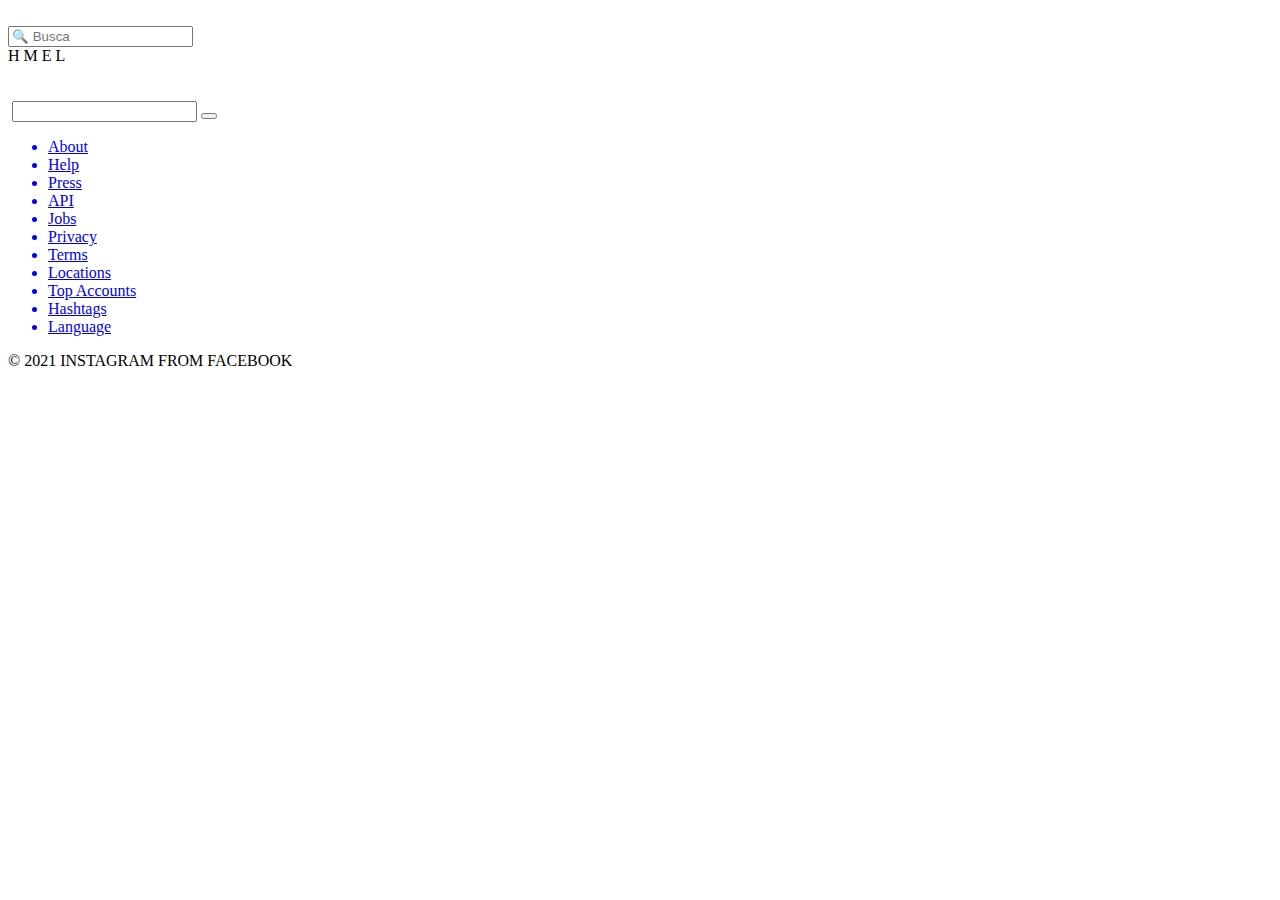
==== feed.html @ 7bc09694 "Add first draft of feed HTML" ====
<!DOCTYPE html>
<html lang="en">
<head>
  <meta charset="UTF-8">
  <meta http-equiv="X-UA-Compatible" content="IE=edge">
  <meta name="viewport" content="width=device-width, initial-scale=1.0">
  <title>Instagram</title>
  <link rel="stylesheet" href="">
  <link rel="icon" href="./favicon.svg">
  <script src="./functions.js" defer async></script>
</head>

<body>

  <header id="header" class="header">
    <article class="header__logo">
      <img src="" alt="" id="" class="logo__img">
    </article>
    <article class="header__search">
      <input type="text" placeholder="&#128269; Busca" id="search-input" class="search__input"/>
    </article>
    <nav class="header__menu">
      <span class="menu__icon menu__icon--active">H</span>
      <span class="menu__icon">M</span>
      <span class="menu__icon">E</span>
      <span class="menu__icon">L</span>
      <img src="" alt="" id="" class="menu__profile-pic">
    </nav>
  </header>

  <main>
    <section id="stories-container" class="main__stories">
      <div id="story-card" class="stories__card stories__card--own">
        <div id="stories-img-container" class="card__img-container">
          <img src="" alt="" id="stories-img" class="card__img">
        </div>
        <span id="story-username" class="card__username"></span>
      </div>
    </section>

    <section id="feed" class="feed">

      <!-- * EXAMPLE CARD * -->
      <article class="feed__post">
        <header class="post__header">
          <div class="header__profile-pic"></div>
          <div class="header__info">
            <div class="info__username"></div>
            <div class="info__location"></div>
          </div>
          <div class="header__options"></div>
        </header>
        <img src="" alt="" class="post__img">
        <section class="post__info">
          <div id="post-info-options" class="info__options"></div>
          <div id="post-info-likes" class="info__likes"></div>
        </section>
        <section id="post-comments-container" class="post__comments">
          <div class="comments__load-more"></div>
          <div class="comments__coment"></div>
          <div class="comments__coment"></div>
        </section>
        <section class="post__add-comment">
          <img src="" alt="" class="add-comment__emoji">
          <input type="text" class="add-comment__input">
          <button class="add-comment__submit"></button>
        </section>
      </article>

    </section>

  </main>

  <aside id="" class="aside-info">

    <section id="" class="aside-info__user">
      <div id="" class="user__profile-pic"></div>
      <div id="" class="user__info">
        <div id="" class="user__info--username"></div>
        <div id="" class="user__info--first-name"></div>
      </div>
      <a href="#" id="" class="user__change-user"></a>
    </section>

    <section id="" class="aside-info__suggestions">
      <header id=""  class="suggestions__header">
        <div id="" class="suggestions__header--tittle"></div>
        <div id="" class="suggestions__header--see-all"></div>
      </header>
      
      <!-- * SUGGESTION EXAMPLE * -->
      <div class="suggestion">
        <div class="suggestion__img"></div>
        <div class="suggestion__info">
          <div class="suggestion__info--name"></div>
          <div class="suggestion__info--relation"></div>
        </div>
        <div class="suggestion__follow"></div>
      </div>
    </section>

    <footer id="footer" class="footer">
      <nav>
        <ul>
          <a href="#"><li class="footer__nav--link">About</li></a>
          <a href="#"><li class="footer__nav--link">Help</li></a>
          <a href="#"><li class="footer__nav--link">Press</li></a>
          <a href="#"><li class="footer__nav--link">API</li></a>
          <a href="#"><li class="footer__nav--link">Jobs</li></a>
          <a href="#"><li class="footer__nav--link">Privacy</li></a>
          <a href="#"><li class="footer__nav--link">Terms</li></a>
          <a href="#"><li class="footer__nav--link">Locations</li></a>
          <a href="#"><li class="footer__nav--link">Top Accounts</li></a>
          <a href="#"><li class="footer__nav--link">Hashtags</li></a>
          <a href="#"><li class="footer__nav--link">Language</li></a>
        </ul>
      </nav>
      <p id="footer-copyright" class="footer__copyright">© 2021 INSTAGRAM FROM FACEBOOK</p>
    </footer>

  </aside>
</body>
</html>
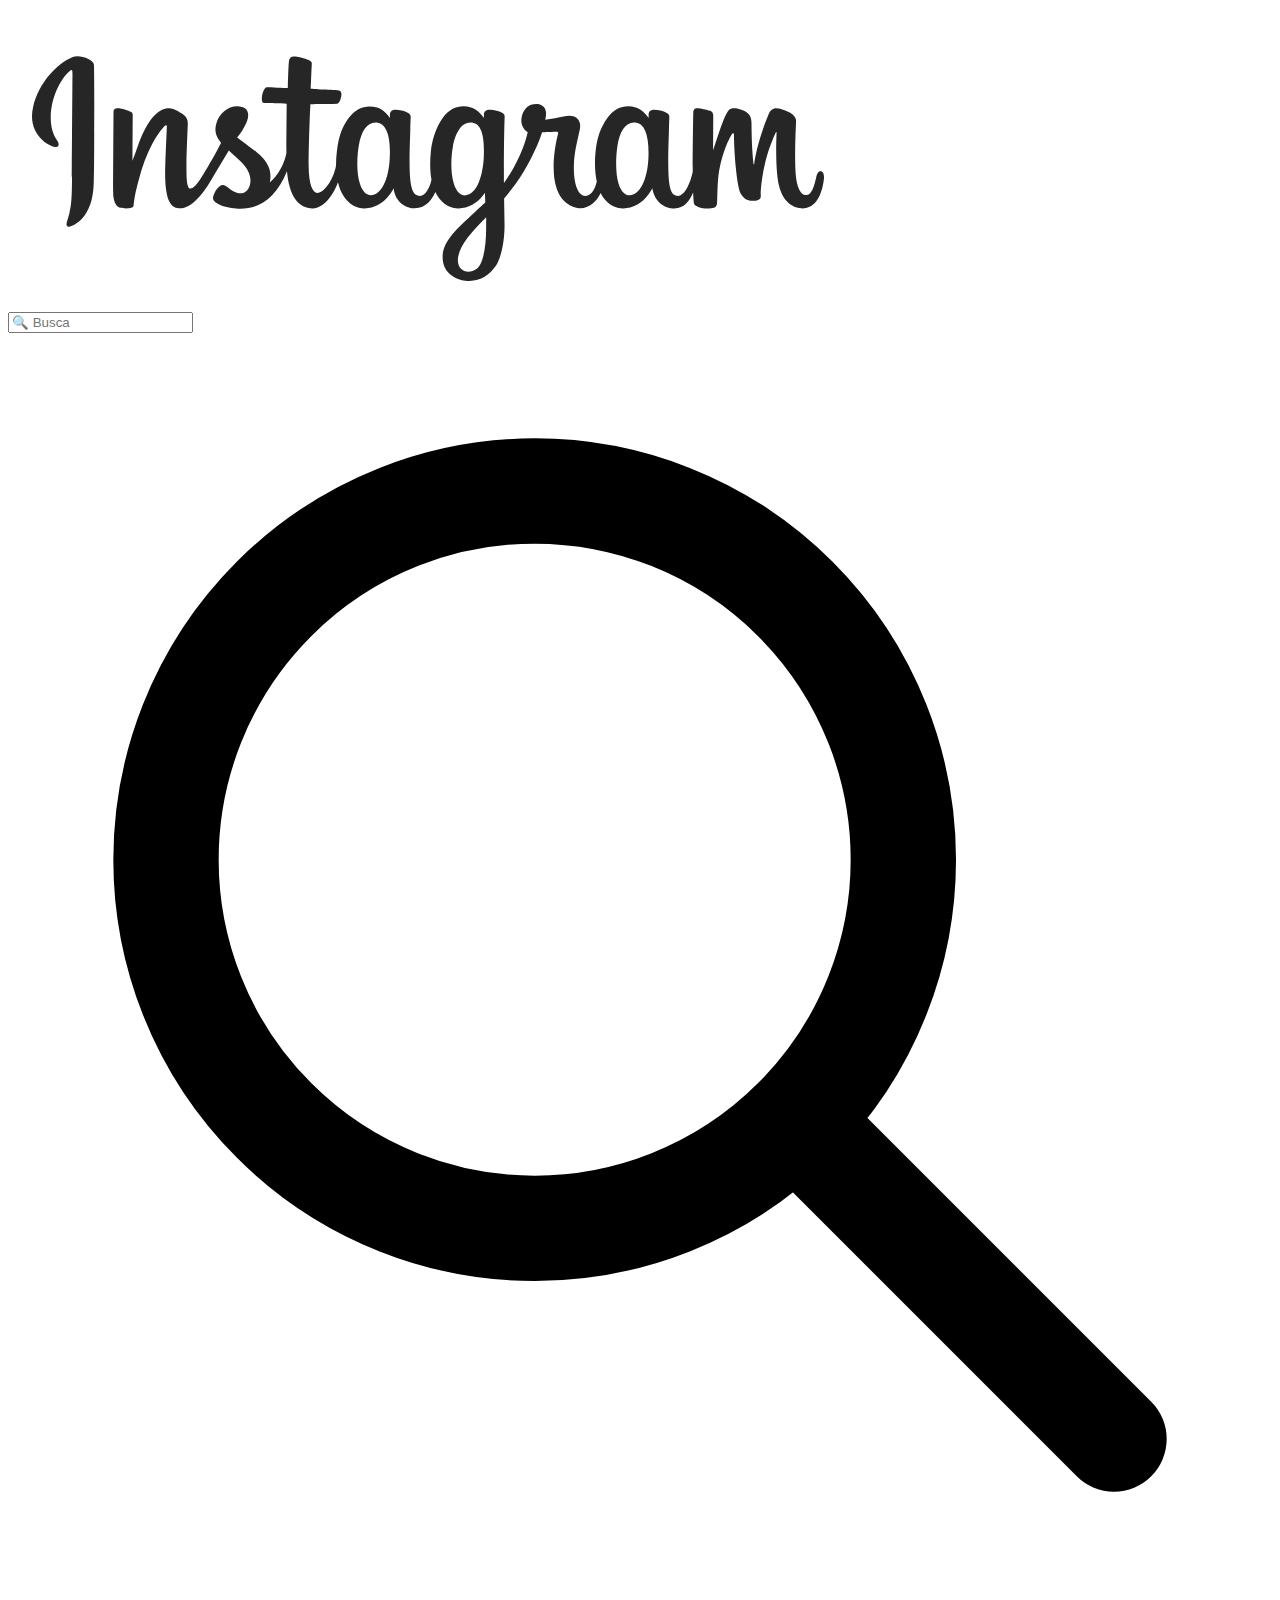
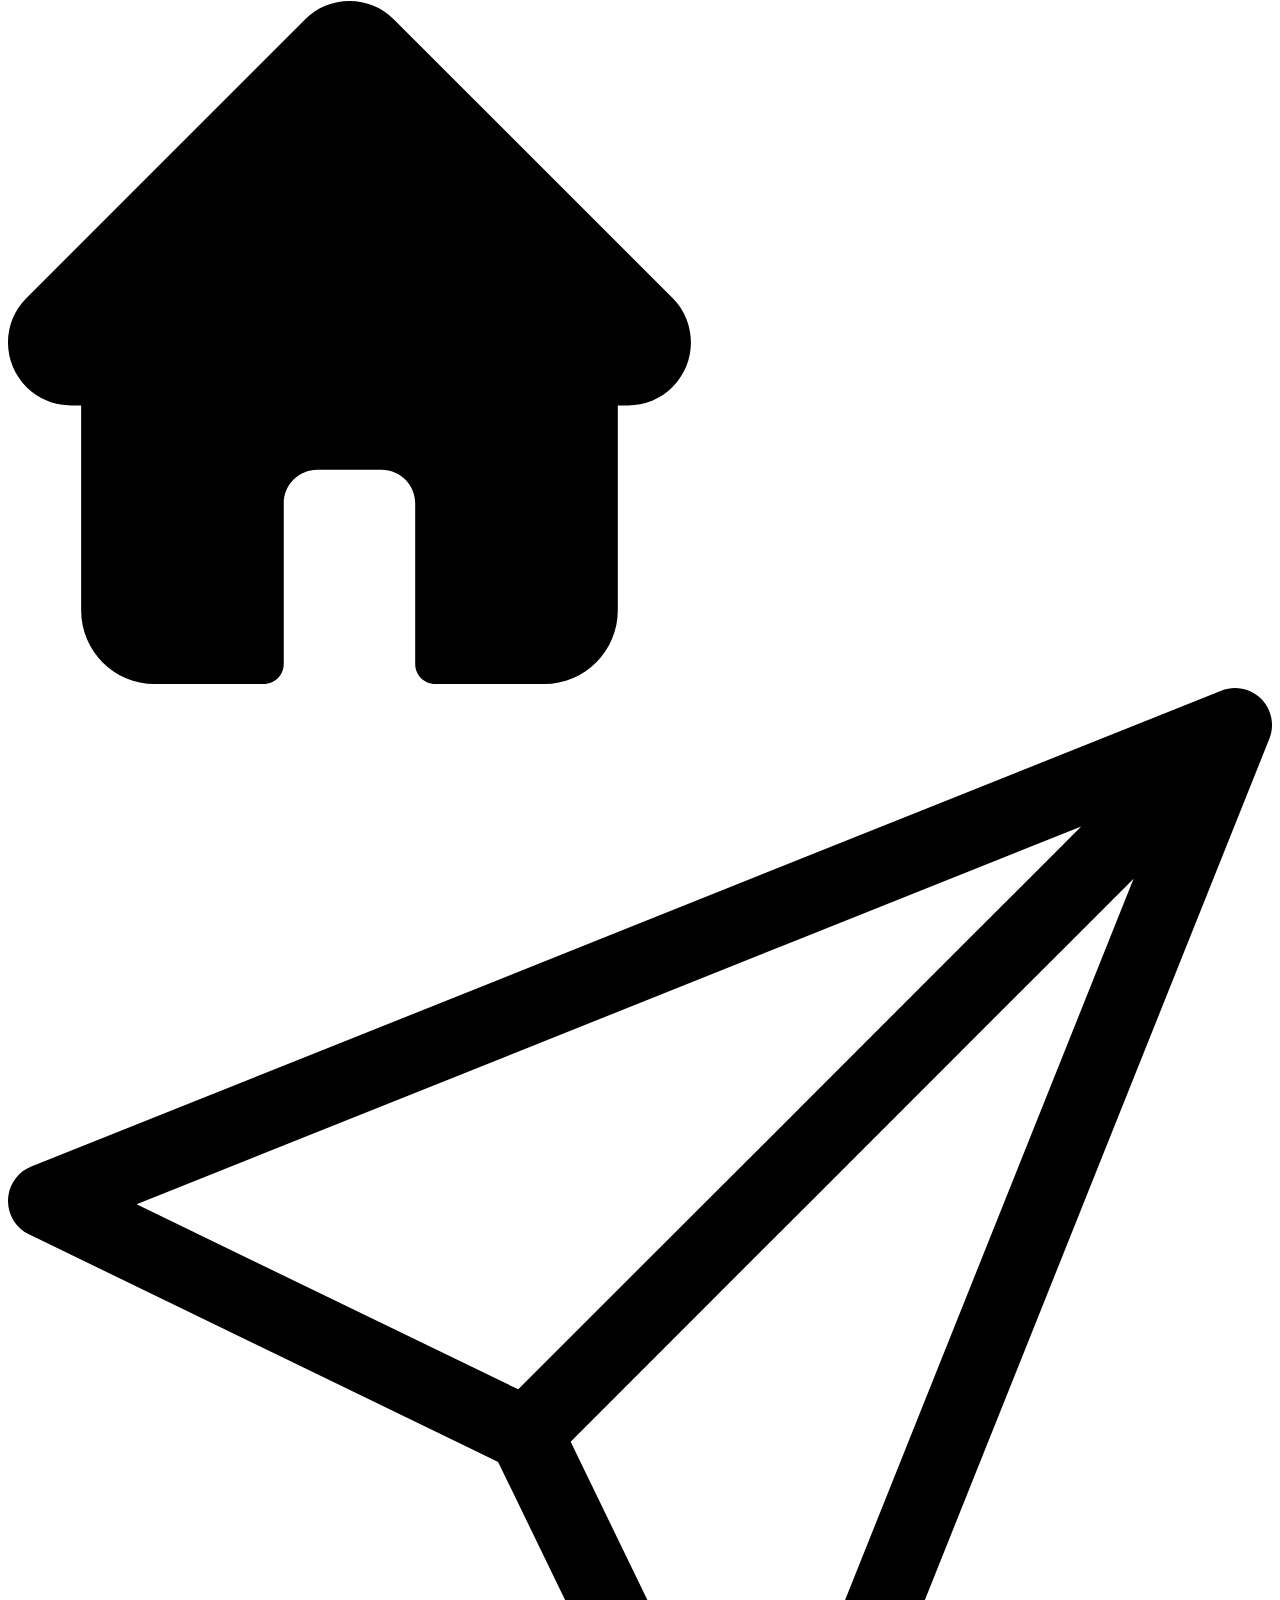
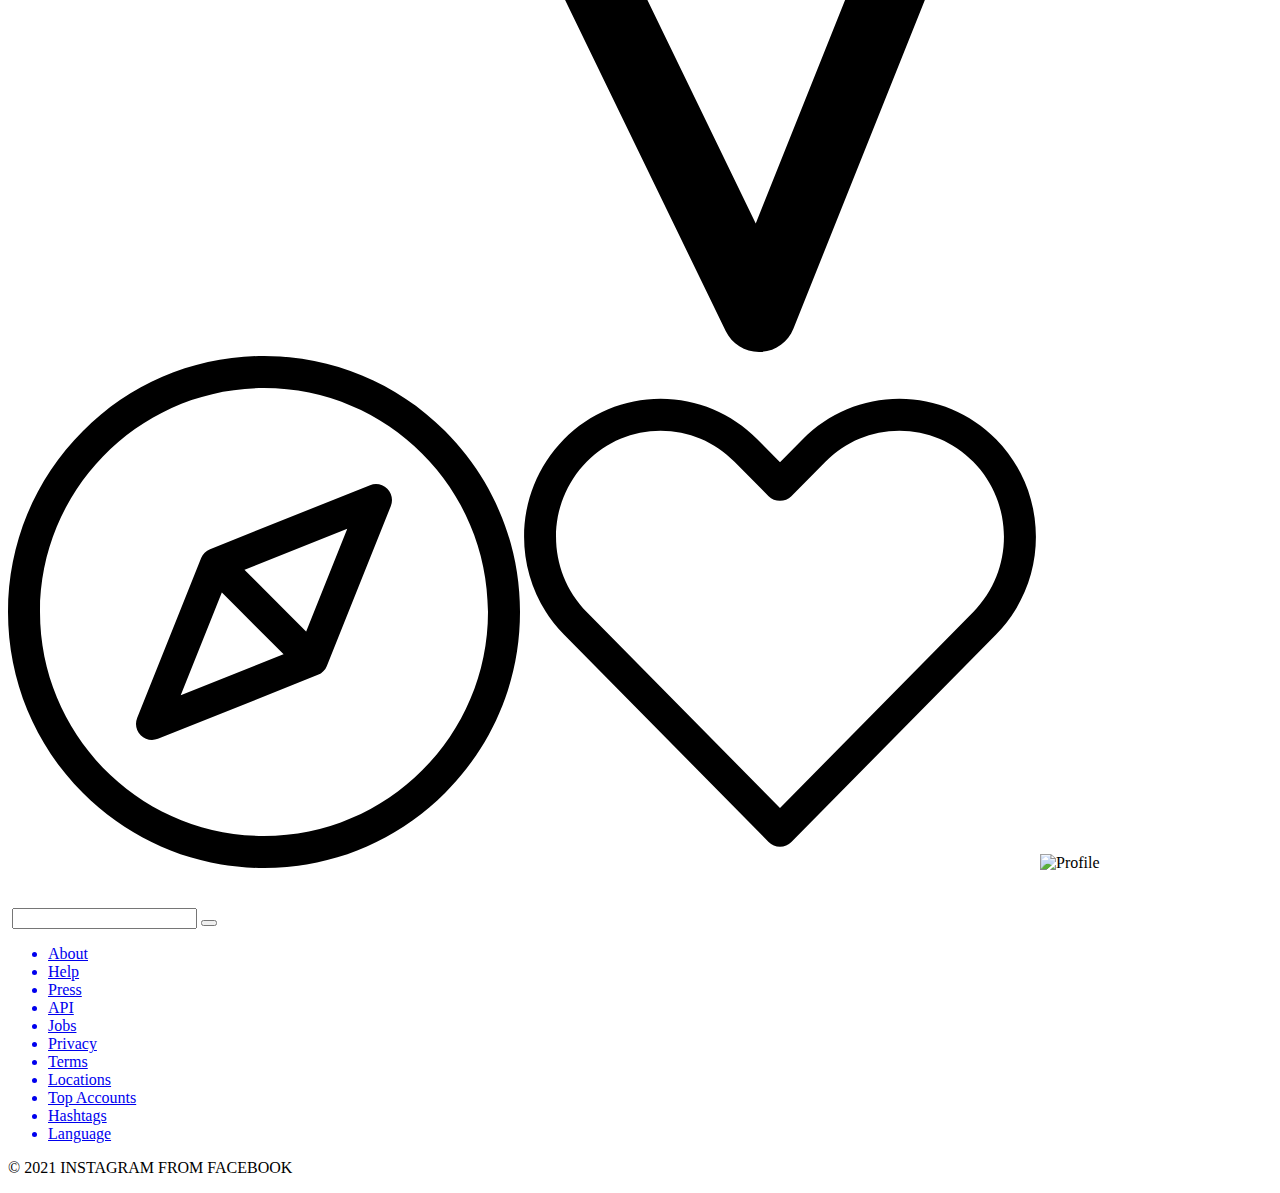
==== commit 717e273a: "Add index HTML & Add imgs and icons" ====
--- a/feed.html
+++ b/feed.html
@@ -7,24 +7,27 @@
   <title>Instagram</title>
   <link rel="stylesheet" href="">
   <link rel="icon" href="./favicon.svg">
-  <script src="./functions.js" defer async></script>
+  <script src="./assets/js/test-functions.js" defer async></script>
 </head>
 
 <body>
 
   <header id="header" class="header">
     <article class="header__logo">
-      <img src="" alt="" id="" class="logo__img">
+      <a href="/feed.html"><img src="./assets/img/svg-logos/logo-black-instagram.svg" alt="Instagram logo" id="header-logo" class="logo__img"></a>
     </article>
     <article class="header__search">
-      <input type="text" placeholder="&#128269; Busca" id="search-input" class="search__input"/>
+      <div class="search__container">
+        <input type="text" placeholder="&#128269; Busca" id="search-input" class="search__input"/>
+        <img src="./assets/img/svg-icons/outline/search.svg" alt="">
+      </div>
     </article>
     <nav class="header__menu">
-      <span class="menu__icon menu__icon--active">H</span>
-      <span class="menu__icon">M</span>
-      <span class="menu__icon">E</span>
-      <span class="menu__icon">L</span>
-      <img src="" alt="" id="" class="menu__profile-pic">
+      <img src="./assets/img/svg-icons/solid/home.svg" alt="Home" id="home-icon" class="menu__icon menu__icon--active"></img>
+      <img src="./assets/img/svg-icons/outline/paper-airplane.svg" alt="Messages" class="menu__icon"></img>
+      <img src="./assets/img/svg-icons/outline/compass.svg" alt="Explore" id="explore-icon" class="menu__icon"></img>
+      <img src="./assets/img/svg-icons/outline/heart.svg" alt="Notifications" class="menu__icon"></img>
+      <img src="#" alt="Profile" id="menu-profile-pic" class="menu__profile-pic">
     </nav>
   </header>
 
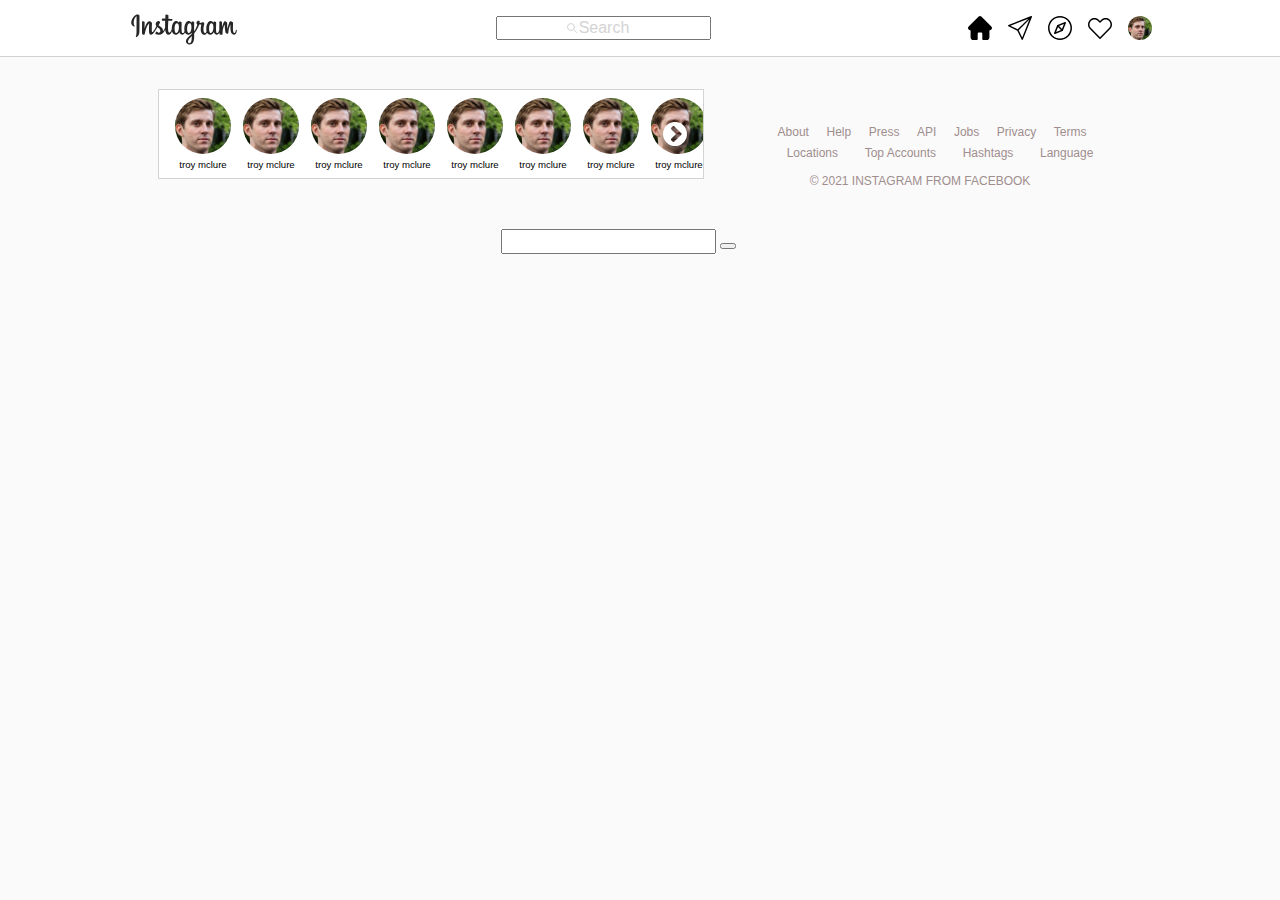
==== commit f1bb1fa9: "Add styles to index, first final draft & Add first styles to feed page" ====
--- a/feed.html
+++ b/feed.html
@@ -5,122 +5,199 @@
   <meta http-equiv="X-UA-Compatible" content="IE=edge">
   <meta name="viewport" content="width=device-width, initial-scale=1.0">
   <title>Instagram</title>
-  <link rel="stylesheet" href="">
+  <link rel="stylesheet" href="./assets/css/main.css">
   <link rel="icon" href="./favicon.svg">
-  <script src="./assets/js/test-functions.js" defer async></script>
+  <script src="./assets/js/feed.js" defer async></script>
 </head>
 
 <body>
-
-  <header id="header" class="header">
-    <article class="header__logo">
-      <a href="/feed.html"><img src="./assets/img/svg-logos/logo-black-instagram.svg" alt="Instagram logo" id="header-logo" class="logo__img"></a>
-    </article>
-    <article class="header__search">
-      <div class="search__container">
-        <input type="text" placeholder="&#128269; Busca" id="search-input" class="search__input"/>
-        <img src="./assets/img/svg-icons/outline/search.svg" alt="">
-      </div>
-    </article>
-    <nav class="header__menu">
-      <img src="./assets/img/svg-icons/solid/home.svg" alt="Home" id="home-icon" class="menu__icon menu__icon--active"></img>
-      <img src="./assets/img/svg-icons/outline/paper-airplane.svg" alt="Messages" class="menu__icon"></img>
-      <img src="./assets/img/svg-icons/outline/compass.svg" alt="Explore" id="explore-icon" class="menu__icon"></img>
-      <img src="./assets/img/svg-icons/outline/heart.svg" alt="Notifications" class="menu__icon"></img>
-      <img src="#" alt="Profile" id="menu-profile-pic" class="menu__profile-pic">
-    </nav>
-  </header>
-
-  <main>
-    <section id="stories-container" class="main__stories">
-      <div id="story-card" class="stories__card stories__card--own">
-        <div id="stories-img-container" class="card__img-container">
-          <img src="" alt="" id="stories-img" class="card__img">
+  <div class="feed__page-container">
+    <header id="header" class="feed__header">
+      <a href="/feed.html"><img src="./assets/img/svg-logos/logo-black-instagram.svg" alt="Instagram logo" id="header-logo" class="feed-header__logo"></a>
+      <article class="header__search">
+        <div class="search__container">
+          <input type="text" placeholder="Search" id="search-input" class="search__input"/>
+          <img src="./assets/img/svg-icons/solid-color/search-grey.svg" alt="" class="search-icon">
         </div>
-        <span id="story-username" class="card__username"></span>
-      </div>
-    </section>
-
-    <section id="feed" class="feed">
-
-      <!-- * EXAMPLE CARD * -->
-      <article class="feed__post">
-        <header class="post__header">
-          <div class="header__profile-pic"></div>
-          <div class="header__info">
-            <div class="info__username"></div>
-            <div class="info__location"></div>
+      </article>
+      <nav class="header__menu">
+        <img src="./assets/img/svg-icons/solid/home.svg" alt="Home" id="home-icon" class="menu__icon menu__icon--active"></img>
+        <img src="./assets/img/svg-icons/outline/paper-airplane.svg" alt="Messages" class="menu__icon"></img>
+        <img src="./assets/img/svg-icons/outline/compass.svg" alt="Explore" id="explore-icon" class="menu__icon"></img>
+        <img src="./assets/img/svg-icons/outline/heart.svg" alt="Notifications" class="menu__icon"></img>
+        <img src="./assets/img/feed/user-profile-pic.jpg" alt="Profile" id="menu-profile-pic" class="menu__profile-pic">
+      </nav>
+    </header>
+
+    <div class="main-feed-page-container">
+      <main class="feed-main-container">
+        <section id="stories-container" class="main__stories">
+          <img src="./assets/img/svg-icons/solid-color/chevron-sign-left.svg" alt="Scroll left" id="stories-left-arrow" class="stories__arrow stories__arrow--left hidden">
+          <img src="./assets/img/svg-icons/solid-color/chevron-sign-right.svg" alt="Scroll right" id="stories-right-arrow" class="stories__arrow stories__arrow--right">
+
+          <!-- * EXAMPLE STORIES * -->
+          <div id="story-card" class="stories__card stories__card--own">
+            <div id="stories-img-container" class="card__img-container">
+              <img src="./assets/img/feed/user-profile-pic.jpg" alt="" id="stories-img" class="card__img">
+            </div>
+            <span id="story-username" class="card__username">Troy McLure</span>
           </div>
-          <div class="header__options"></div>
-        </header>
-        <img src="" alt="" class="post__img">
-        <section class="post__info">
-          <div id="post-info-options" class="info__options"></div>
-          <div id="post-info-likes" class="info__likes"></div>
-        </section>
-        <section id="post-comments-container" class="post__comments">
-          <div class="comments__load-more"></div>
-          <div class="comments__coment"></div>
-          <div class="comments__coment"></div>
-        </section>
-        <section class="post__add-comment">
-          <img src="" alt="" class="add-comment__emoji">
-          <input type="text" class="add-comment__input">
-          <button class="add-comment__submit"></button>
-        </section>
-      </article>
-
-    </section>
-
-  </main>
-
-  <aside id="" class="aside-info">
-
-    <section id="" class="aside-info__user">
-      <div id="" class="user__profile-pic"></div>
-      <div id="" class="user__info">
-        <div id="" class="user__info--username"></div>
-        <div id="" class="user__info--first-name"></div>
-      </div>
-      <a href="#" id="" class="user__change-user"></a>
-    </section>
-
-    <section id="" class="aside-info__suggestions">
-      <header id=""  class="suggestions__header">
-        <div id="" class="suggestions__header--tittle"></div>
-        <div id="" class="suggestions__header--see-all"></div>
-      </header>
-      
-      <!-- * SUGGESTION EXAMPLE * -->
-      <div class="suggestion">
-        <div class="suggestion__img"></div>
-        <div class="suggestion__info">
-          <div class="suggestion__info--name"></div>
-          <div class="suggestion__info--relation"></div>
-        </div>
-        <div class="suggestion__follow"></div>
-      </div>
-    </section>
-
-    <footer id="footer" class="footer">
-      <nav>
-        <ul>
-          <a href="#"><li class="footer__nav--link">About</li></a>
-          <a href="#"><li class="footer__nav--link">Help</li></a>
-          <a href="#"><li class="footer__nav--link">Press</li></a>
-          <a href="#"><li class="footer__nav--link">API</li></a>
-          <a href="#"><li class="footer__nav--link">Jobs</li></a>
-          <a href="#"><li class="footer__nav--link">Privacy</li></a>
-          <a href="#"><li class="footer__nav--link">Terms</li></a>
-          <a href="#"><li class="footer__nav--link">Locations</li></a>
-          <a href="#"><li class="footer__nav--link">Top Accounts</li></a>
-          <a href="#"><li class="footer__nav--link">Hashtags</li></a>
-          <a href="#"><li class="footer__nav--link">Language</li></a>
-        </ul>
-      </nav>
-      <p id="footer-copyright" class="footer__copyright">© 2021 INSTAGRAM FROM FACEBOOK</p>
-    </footer>
-
-  </aside>
+
+          <div id="story-card" class="stories__card">
+            <div id="stories-img-container" class="card__img-container">
+              <img src="./assets/img/feed/user-profile-pic.jpg" alt="" id="stories-img" class="card__img">
+            </div>
+            <span id="story-username" class="card__username">Troy McLure</span>
+          </div>        
+          <div id="story-card" class="stories__card">
+            <div id="stories-img-container" class="card__img-container">
+              <img src="./assets/img/feed/user-profile-pic.jpg" alt="" id="stories-img" class="card__img">
+            </div>
+            <span id="story-username" class="card__username">Troy McLure</span>
+          </div>        
+          <div id="story-card" class="stories__card">
+            <div id="stories-img-container" class="card__img-container">
+              <img src="./assets/img/feed/user-profile-pic.jpg" alt="" id="stories-img" class="card__img">
+            </div>
+            <span id="story-username" class="card__username">Troy McLure</span>
+          </div>        
+          <div id="story-card" class="stories__card">
+            <div id="stories-img-container" class="card__img-container">
+              <img src="./assets/img/feed/user-profile-pic.jpg" alt="" id="stories-img" class="card__img">
+            </div>
+            <span id="story-username" class="card__username">Troy McLure</span>
+          </div>        
+          <div id="story-card" class="stories__card">
+            <div id="stories-img-container" class="card__img-container">
+              <img src="./assets/img/feed/user-profile-pic.jpg" alt="" id="stories-img" class="card__img">
+            </div>
+            <span id="story-username" class="card__username">Troy McLure</span>
+          </div>        
+          <div id="story-card" class="stories__card">
+            <div id="stories-img-container" class="card__img-container">
+              <img src="./assets/img/feed/user-profile-pic.jpg" alt="" id="stories-img" class="card__img">
+            </div>
+            <span id="story-username" class="card__username">Troy McLure</span>
+          </div>        
+          <div id="story-card" class="stories__card">
+            <div id="stories-img-container" class="card__img-container">
+              <img src="./assets/img/feed/user-profile-pic.jpg" alt="" id="stories-img" class="card__img">
+            </div>
+            <span id="story-username" class="card__username">Troy McLure</span>
+          </div>        
+          <div id="story-card" class="stories__card">
+            <div id="stories-img-container" class="card__img-container">
+              <img src="./assets/img/feed/user-profile-pic.jpg" alt="" id="stories-img" class="card__img">
+            </div>
+            <span id="story-username" class="card__username">Troy McLure</span>
+          </div>        
+          <div id="story-card" class="stories__card">
+            <div id="stories-img-container" class="card__img-container">
+              <img src="./assets/img/feed/user-profile-pic.jpg" alt="" id="stories-img" class="card__img">
+            </div>
+            <span id="story-username" class="card__username">Troy McLure</span>
+          </div>        
+          <div id="story-card" class="stories__card">
+            <div id="stories-img-container" class="card__img-container">
+              <img src="./assets/img/feed/user-profile-pic.jpg" alt="" id="stories-img" class="card__img">
+            </div>
+            <span id="story-username" class="card__username">Troy McLure</span>
+          </div>        
+          <div id="story-card" class="stories__card">
+            <div id="stories-img-container" class="card__img-container">
+              <img src="./assets/img/feed/user-profile-pic.jpg" alt="" id="stories-img" class="card__img">
+            </div>
+            <span id="story-username" class="card__username">Troy McLure</span>
+          </div>        
+          <div id="story-card" class="stories__card">
+            <div id="stories-img-container" class="card__img-container">
+              <img src="./assets/img/feed/user-profile-pic.jpg" alt="" id="stories-img" class="card__img">
+            </div>
+            <span id="story-username" class="card__username">Troy McLure</span>
+          </div>        
+        </section>
+
+        <section id="feed" class="feed">
+
+          <!-- * EXAMPLE CARD * -->
+          <article class="feed__post">
+            <header class="post__header">
+              <div class="header__profile-pic"></div>
+              <div class="header__info">
+                <div class="info__username"></div>
+                <div class="info__location"></div>
+              </div>
+              <div class="header__options"></div>
+            </header>
+            <img src="" alt="" class="post__img">
+            <section class="post__info">
+              <div id="post-info-options" class="info__options"></div>
+              <div id="post-info-likes" class="info__likes"></div>
+            </section>
+            <section id="post-comments-container" class="post__comments">
+              <div class="comments__load-more"></div>
+              <div class="comments__coment"></div>
+              <div class="comments__coment"></div>
+            </section>
+            <section class="post__add-comment">
+              <img src="" alt="" class="add-comment__emoji">
+              <input type="text" class="add-comment__input">
+              <button class="add-comment__submit"></button>
+            </section>
+          </article>
+
+        </section>
+
+      </main>
+
+      <aside id="" class="aside-info">
+
+        <section id="" class="aside-info__user">
+          <div id="" class="user__profile-pic"></div>
+          <div id="" class="user__info">
+            <div id="" class="user__info--username"></div>
+            <div id="" class="user__info--first-name"></div>
+          </div>
+          <a href="#" id="" class="user__change-user"></a>
+        </section>
+
+        <section id="" class="aside-info__suggestions">
+          <header id=""  class="suggestions__header">
+            <div id="" class="suggestions__header--tittle"></div>
+            <div id="" class="suggestions__header--see-all"></div>
+          </header>
+          
+          <!-- * SUGGESTION EXAMPLE * -->
+          <div class="suggestion">
+            <div class="suggestion__img"></div>
+            <div class="suggestion__info">
+              <div class="suggestion__info--name"></div>
+              <div class="suggestion__info--relation"></div>
+            </div>
+            <div class="suggestion__follow"></div>
+          </div>
+        </section>
+
+        <footer id="footer" class="footer">
+            <ul class="links__container">
+              <a href="#" class="links__link"><li>About</li></a>
+              <a href="#" class="links__link"><li>Help</li></a>
+              <a href="#" class="links__link"><li>Press</li></a>
+              <a href="#" class="links__link"><li>API</li></a>
+              <a href="#" class="links__link"><li>Jobs</li></a>
+              <a href="#" class="links__link"><li>Privacy</li></a>
+              <a href="#" class="links__link"><li>Terms</li></a>
+              <a href="#" class="links__link"><li>Locations</li></a>
+              <a href="#" class="links__link"><li>Top Accounts</li></a>
+              <a href="#" class="links__link"><li>Hashtags</li></a>
+              <a href="#" class="links__link"><li>Language</li></a>
+            </ul>
+          </nav>
+          <p id="footer-copyright" class="footer__info">© 2021 INSTAGRAM FROM FACEBOOK</p>
+        </footer>
+
+      </aside>
+    </div>
+  </div>
 </body>
 </html>--- a/assets/css/main.css
+++ b/assets/css/main.css
@@ -0,0 +1,713 @@
+/*! normalize.css v8.0.1 | MIT License | github.com/necolas/normalize.css */
+/* Document
+   ========================================================================== */
+/**
+ * 1. Correct the line height in all browsers.
+ * 2. Prevent adjustments of font size after orientation changes in iOS.
+ */
+html {
+  line-height: 1.15;
+  /* 1 */
+  -webkit-text-size-adjust: 100%;
+  /* 2 */
+}
+
+/* Sections
+   ========================================================================== */
+/**
+ * Remove the margin in all browsers.
+ */
+body {
+  margin: 0;
+}
+
+/**
+ * Render the `main` element consistently in IE.
+ */
+main {
+  display: block;
+}
+
+/**
+ * Correct the font size and margin on `h1` elements within `section` and
+ * `article` contexts in Chrome, Firefox, and Safari.
+ */
+h1 {
+  font-size: 2em;
+  margin: 0.67em 0;
+}
+
+/* Grouping content
+   ========================================================================== */
+/**
+ * 1. Add the correct box sizing in Firefox.
+ * 2. Show the overflow in Edge and IE.
+ */
+hr {
+  box-sizing: content-box;
+  /* 1 */
+  height: 0;
+  /* 1 */
+  overflow: visible;
+  /* 2 */
+}
+
+/**
+ * 1. Correct the inheritance and scaling of font size in all browsers.
+ * 2. Correct the odd `em` font sizing in all browsers.
+ */
+pre {
+  font-family: monospace, monospace;
+  /* 1 */
+  font-size: 1em;
+  /* 2 */
+}
+
+/* Text-level semantics
+   ========================================================================== */
+/**
+ * Remove the gray background on active links in IE 10.
+ */
+a {
+  background-color: transparent;
+}
+
+/**
+ * 1. Remove the bottom border in Chrome 57-
+ * 2. Add the correct text decoration in Chrome, Edge, IE, Opera, and Safari.
+ */
+abbr[title] {
+  border-bottom: none;
+  /* 1 */
+  text-decoration: underline;
+  /* 2 */
+  -webkit-text-decoration: underline dotted;
+          text-decoration: underline dotted;
+  /* 2 */
+}
+
+/**
+ * Add the correct font weight in Chrome, Edge, and Safari.
+ */
+b,
+strong {
+  font-weight: bolder;
+}
+
+/**
+ * 1. Correct the inheritance and scaling of font size in all browsers.
+ * 2. Correct the odd `em` font sizing in all browsers.
+ */
+code,
+kbd,
+samp {
+  font-family: monospace, monospace;
+  /* 1 */
+  font-size: 1em;
+  /* 2 */
+}
+
+/**
+ * Add the correct font size in all browsers.
+ */
+small {
+  font-size: 80%;
+}
+
+/**
+ * Prevent `sub` and `sup` elements from affecting the line height in
+ * all browsers.
+ */
+sub,
+sup {
+  font-size: 75%;
+  line-height: 0;
+  position: relative;
+  vertical-align: baseline;
+}
+
+sub {
+  bottom: -0.25em;
+}
+
+sup {
+  top: -0.5em;
+}
+
+/* Embedded content
+   ========================================================================== */
+/**
+ * Remove the border on images inside links in IE 10.
+ */
+img {
+  border-style: none;
+}
+
+/* Forms
+   ========================================================================== */
+/**
+ * 1. Change the font styles in all browsers.
+ * 2. Remove the margin in Firefox and Safari.
+ */
+button,
+input,
+optgroup,
+select,
+textarea {
+  font-family: inherit;
+  /* 1 */
+  font-size: 100%;
+  /* 1 */
+  line-height: 1.15;
+  /* 1 */
+  margin: 0;
+  /* 2 */
+}
+
+/**
+ * Show the overflow in IE.
+ * 1. Show the overflow in Edge.
+ */
+button,
+input {
+  /* 1 */
+  overflow: visible;
+}
+
+/**
+ * Remove the inheritance of text transform in Edge, Firefox, and IE.
+ * 1. Remove the inheritance of text transform in Firefox.
+ */
+button,
+select {
+  /* 1 */
+  text-transform: none;
+}
+
+/**
+ * Correct the inability to style clickable types in iOS and Safari.
+ */
+button,
+[type=button],
+[type=reset],
+[type=submit] {
+  -webkit-appearance: button;
+}
+
+/**
+ * Remove the inner border and padding in Firefox.
+ */
+button::-moz-focus-inner,
+[type=button]::-moz-focus-inner,
+[type=reset]::-moz-focus-inner,
+[type=submit]::-moz-focus-inner {
+  border-style: none;
+  padding: 0;
+}
+
+/**
+ * Restore the focus styles unset by the previous rule.
+ */
+button:-moz-focusring,
+[type=button]:-moz-focusring,
+[type=reset]:-moz-focusring,
+[type=submit]:-moz-focusring {
+  outline: 1px dotted ButtonText;
+}
+
+/**
+ * Correct the padding in Firefox.
+ */
+fieldset {
+  padding: 0.35em 0.75em 0.625em;
+}
+
+/**
+ * 1. Correct the text wrapping in Edge and IE.
+ * 2. Correct the color inheritance from `fieldset` elements in IE.
+ * 3. Remove the padding so developers are not caught out when they zero out
+ *    `fieldset` elements in all browsers.
+ */
+legend {
+  box-sizing: border-box;
+  /* 1 */
+  color: inherit;
+  /* 2 */
+  display: table;
+  /* 1 */
+  max-width: 100%;
+  /* 1 */
+  padding: 0;
+  /* 3 */
+  white-space: normal;
+  /* 1 */
+}
+
+/**
+ * Add the correct vertical alignment in Chrome, Firefox, and Opera.
+ */
+progress {
+  vertical-align: baseline;
+}
+
+/**
+ * Remove the default vertical scrollbar in IE 10+.
+ */
+textarea {
+  overflow: auto;
+}
+
+/**
+ * 1. Add the correct box sizing in IE 10.
+ * 2. Remove the padding in IE 10.
+ */
+[type=checkbox],
+[type=radio] {
+  box-sizing: border-box;
+  /* 1 */
+  padding: 0;
+  /* 2 */
+}
+
+/**
+ * Correct the cursor style of increment and decrement buttons in Chrome.
+ */
+[type=number]::-webkit-inner-spin-button,
+[type=number]::-webkit-outer-spin-button {
+  height: auto;
+}
+
+/**
+ * 1. Correct the odd appearance in Chrome and Safari.
+ * 2. Correct the outline style in Safari.
+ */
+[type=search] {
+  -webkit-appearance: textfield;
+  /* 1 */
+  outline-offset: -2px;
+  /* 2 */
+}
+
+/**
+ * Remove the inner padding in Chrome and Safari on macOS.
+ */
+[type=search]::-webkit-search-decoration {
+  -webkit-appearance: none;
+}
+
+/**
+ * 1. Correct the inability to style clickable types in iOS and Safari.
+ * 2. Change font properties to `inherit` in Safari.
+ */
+::-webkit-file-upload-button {
+  -webkit-appearance: button;
+  /* 1 */
+  font: inherit;
+  /* 2 */
+}
+
+/* Interactive
+   ========================================================================== */
+/*
+ * Add the correct display in Edge, IE 10+, and Firefox.
+ */
+details {
+  display: block;
+}
+
+/*
+ * Add the correct display in all browsers.
+ */
+summary {
+  display: list-item;
+}
+
+/* Misc
+   ========================================================================== */
+/**
+ * Add the correct display in IE 10+.
+ */
+template {
+  display: none;
+}
+
+/**
+ * Add the correct display in IE 10.
+ */
+[hidden] {
+  display: none;
+}
+
+.links__link, .fb-login__forgot-link {
+  text-decoration: none;
+  color: inherit;
+}
+
+.index__page-container {
+  display: flex;
+  flex-direction: column;
+  justify-content: center;
+  align-items: center;
+}
+
+.hidden {
+  visibility: hidden;
+}
+
+body {
+  background-color: #FAFAFA;
+  font-family: "Segoe UI", Tahoma, Verdana, sans-serif;
+}
+
+.index__page-container {
+  height: 100vh;
+  max-width: 30rem;
+  margin: 0 auto;
+  font-size: 0.9rem;
+}
+
+.main-container {
+  margin-top: 2rem;
+}
+.main-container__login {
+  display: flex;
+  flex-direction: column;
+  width: 30rem;
+}
+
+.login__prime {
+  width: 30rem;
+  display: flex;
+  flex-direction: column;
+  align-items: center;
+  background-color: #FFFFFF;
+  border: 1px solid lightgrey;
+}
+
+.index-header__logo {
+  width: 12rem;
+  padding-top: 1rem;
+  padding-bottom: 2rem;
+}
+
+.prime__login {
+  display: flex;
+  flex-direction: column;
+  align-items: center;
+}
+
+.login__input {
+  width: 18rem;
+  padding: 0.7rem;
+  margin-top: 0.4rem;
+  font-size: 0.8rem;
+  background-color: #FAFAFA;
+  border: 1px solid lightgrey;
+}
+
+.login__btn {
+  display: flex;
+  justify-content: center;
+  width: 19.6rem;
+  margin: 1rem 0;
+  padding: 0.5rem 0;
+  font-size: 0.8rem;
+  font-weight: 500;
+  text-decoration: none;
+  color: white;
+  background-color: #0095f6;
+}
+
+.password-unvalid {
+  pointer-events: none;
+  background-color: #0095f659;
+}
+
+.prime__division {
+  width: 100%;
+  display: flex;
+  justify-content: center;
+  align-items: center;
+  font-size: 0.8rem;
+  font-weight: 500;
+  color: #8e8e8e;
+}
+
+.prime__division::before, .prime__division::after {
+  content: "";
+  display: block;
+  flex: 1;
+  height: 1px;
+  background-color: lightgrey;
+}
+
+.prime__division::before {
+  margin-right: 1rem;
+}
+
+.prime__division::after {
+  margin-left: 1rem;
+}
+
+.prime__fb-login {
+  display: flex;
+  flex-direction: column;
+  align-items: center;
+  margin-top: 1.5rem;
+}
+
+.fb-login__login-link {
+  text-decoration: none;
+  color: #385185;
+  font-size: 0.9rem;
+  font-weight: 600;
+}
+.fb-login__login-link::before {
+  margin-right: 0.5rem;
+  background-image: url("../img/index/facebook-logo.png");
+  width: 1rem;
+  content: "F";
+  display: inline-block;
+  height: auto;
+  background-repeat: no-repeat;
+  background-size: cover;
+}
+
+.fb-login__forgot-link {
+  margin-top: 1.5rem;
+  margin-bottom: 1rem;
+  font-size: 0.75rem;
+}
+
+.login__sign-up {
+  display: flex;
+  justify-content: center;
+  margin: 1rem 0;
+  background-color: #FFFFFF;
+  border: 1px solid lightgrey;
+}
+
+.sign-up__text {
+  padding: 1rem 0;
+}
+.sign-up__link {
+  text-decoration: none;
+  font-weight: 500;
+  color: #00A2F8;
+}
+
+.get-app__text {
+  text-align: center;
+}
+
+.get-app__store-links {
+  display: flex;
+  justify-content: center;
+}
+.get-app__store-links a img {
+  width: 8rem;
+}
+.get-app__store-links a:not(:last-child) {
+  margin-right: 0.5rem;
+}
+
+.fb-login__forgot-link, .links__link {
+  text-decoration: none;
+  color: inherit;
+}
+
+.index__page-container {
+  display: flex;
+  flex-direction: column;
+  justify-content: center;
+  align-items: center;
+}
+
+.hidden {
+  visibility: hidden;
+}
+
+.footer {
+  color: #9F8E8E;
+  justify-self: flex-end;
+  font-size: 0.75rem;
+}
+.footer__info {
+  display: flex;
+  justify-content: center;
+  align-items: center;
+}
+
+.info__lang-selector {
+  border: 1px transparent;
+  background-color: #FAFAFA;
+  color: #9F8E8E;
+  cursor: pointer;
+}
+
+.links__container {
+  display: flex;
+  justify-content: space-evenly;
+  flex-wrap: wrap;
+  line-height: 1.7;
+}
+
+.links__link {
+  list-style-type: none;
+}
+.links__link:not(:last-child) {
+  padding-right: 1rem;
+}
+
+.feed__page-container {
+  display: flex;
+  flex-direction: column;
+}
+
+.feed__header {
+  display: flex;
+  justify-content: space-around;
+  align-content: center;
+  padding: 0.25rem 0 0.25rem;
+  background-color: white;
+  border-bottom: 1px solid lightgrey;
+}
+
+.feed-header__logo {
+  width: 7rem;
+  padding-top: 0.25rem;
+}
+
+.header__search {
+  display: flex;
+  justify-content: center;
+  align-items: center;
+}
+
+.search__container {
+  position: relative;
+}
+.search__input::-moz-placeholder {
+  color: lightgrey;
+  text-align: center;
+}
+.search__input:-ms-input-placeholder {
+  color: lightgrey;
+  text-align: center;
+}
+.search__input::placeholder {
+  color: lightgrey;
+  text-align: center;
+}
+.search-icon {
+  width: 0.75rem;
+  position: absolute;
+  margin-left: auto;
+  margin-right: auto;
+  top: 0.4rem;
+  left: -4rem;
+  right: 0;
+  text-align: center;
+}
+
+.header__menu {
+  display: flex;
+  justify-content: space-around;
+  align-items: center;
+}
+
+.menu__icon {
+  width: 1.5rem;
+  margin-right: 1rem;
+}
+.menu__profile-pic {
+  width: 1.5rem;
+  border-radius: 50%;
+}
+
+.fb-login__forgot-link, .links__link {
+  text-decoration: none;
+  color: inherit;
+}
+
+.index__page-container {
+  display: flex;
+  flex-direction: column;
+  justify-content: center;
+  align-items: center;
+}
+
+.hidden {
+  visibility: hidden;
+}
+
+.main__stories {
+  width: 80%;
+  display: flex;
+  margin: 2rem;
+  padding: 0.5rem 1rem;
+  background-color: white;
+  border: 1px solid lightgrey;
+  overflow: scroll;
+  -ms-overflow-style: none;
+  /* Internet Explorer 10+ */
+  scrollbar-width: none;
+  /* Firefox */
+  position: relative;
+}
+.main__stories::-webkit-scrollbar {
+  display: none;
+  /* Safari and Chrome */
+}
+
+.stories__arrow {
+  width: 1.5rem;
+  position: absolute;
+  top: 50%;
+  transform: translate(0, -50%);
+  filter: drop-shadow(3px 3px 2px rgba(0, 0, 0, 0.7));
+  cursor: pointer;
+}
+.stories__arrow--right {
+  right: 1rem;
+}
+
+.stories__card {
+  display: flex;
+  flex-direction: column;
+  align-items: center;
+}
+.stories__card:not(:last-child) {
+  margin-right: 0.75rem;
+}
+
+.card__img {
+  width: 3.5rem;
+  border-radius: 50%;
+}
+.card__username {
+  text-transform: lowercase;
+  font-size: 0.6rem;
+}
+
+.main-feed-page-container {
+  display: flex;
+  justify-content: center;
+  align-items: center;
+}
+
+.feed-main-container {
+  display: flex;
+  flex-direction: column;
+  align-items: flex-end;
+  width: 50%;
+  margin-left: 6rem;
+}
+
+.aside-info {
+  display: flex;
+  flex-direction: column;
+  align-items: flex-start;
+  width: 50%;
+  margin-right: 11rem;
+}/*# sourceMappingURL=main.css.map */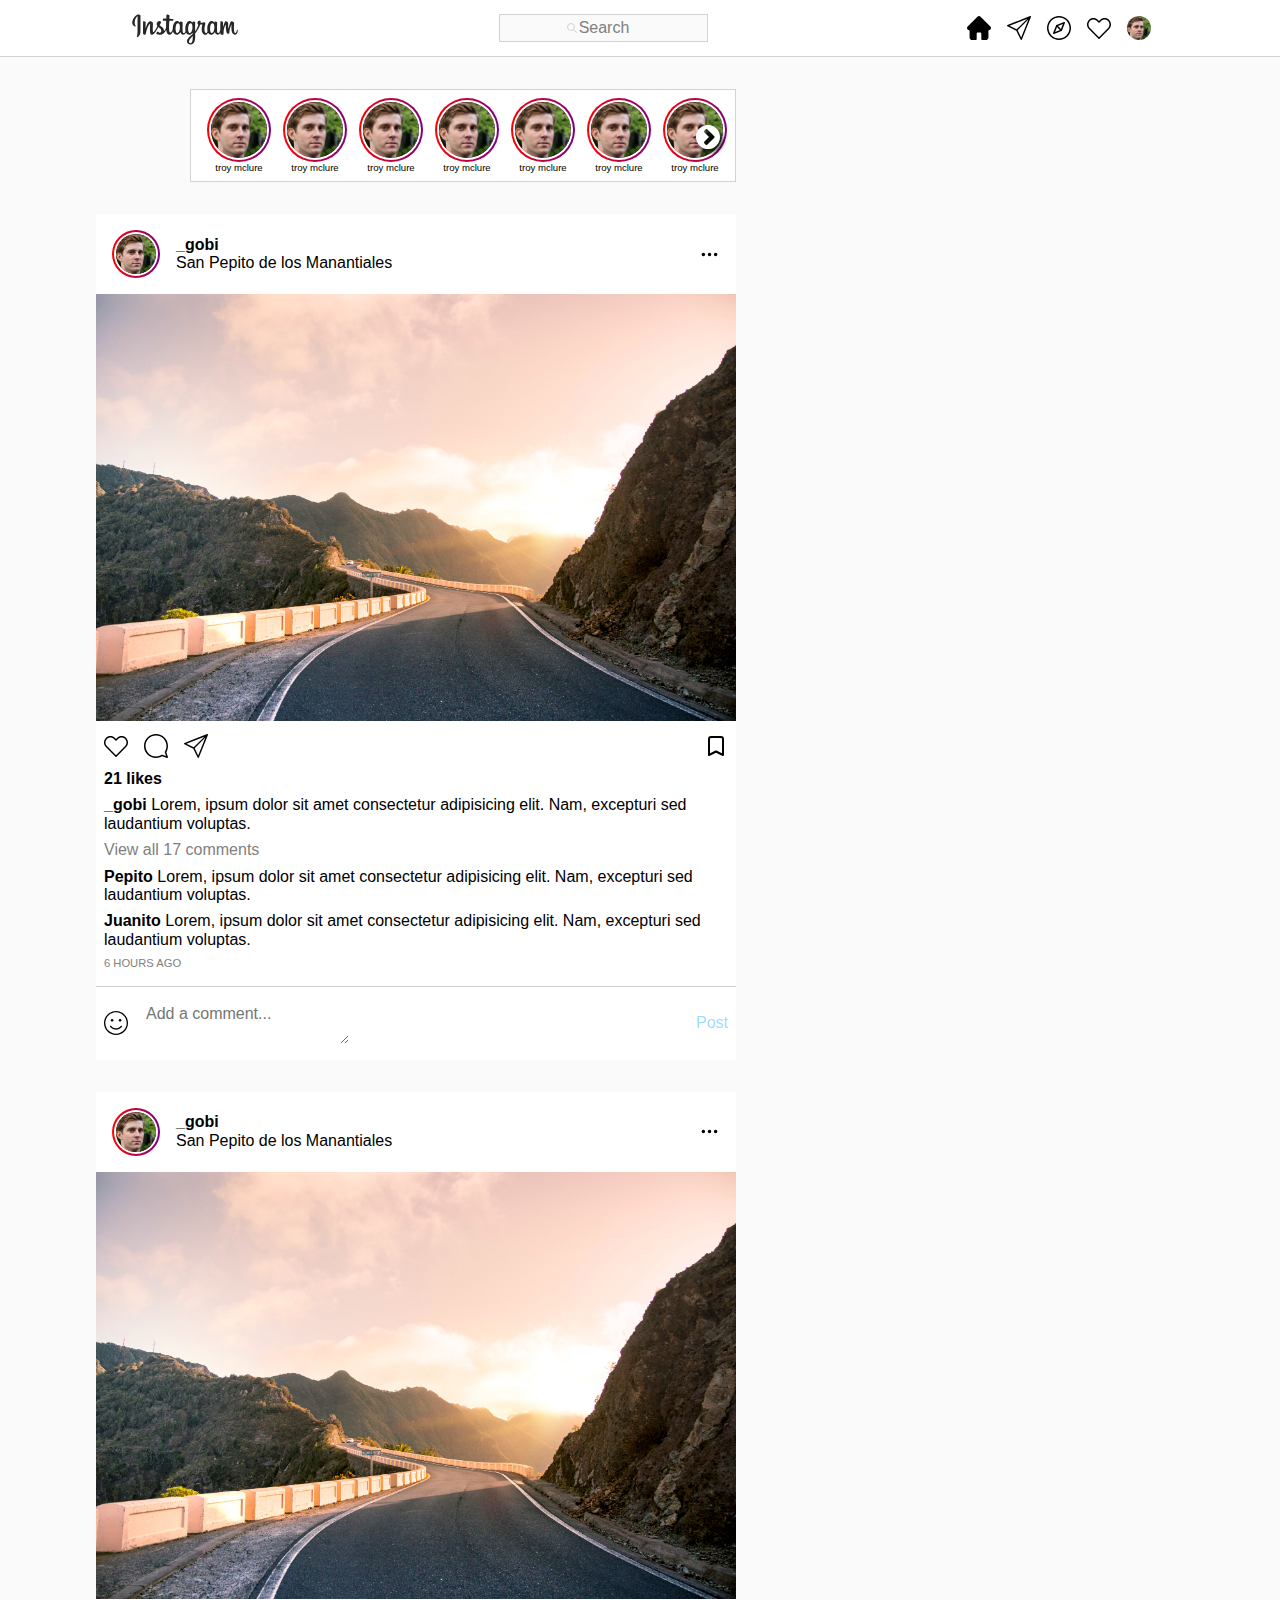
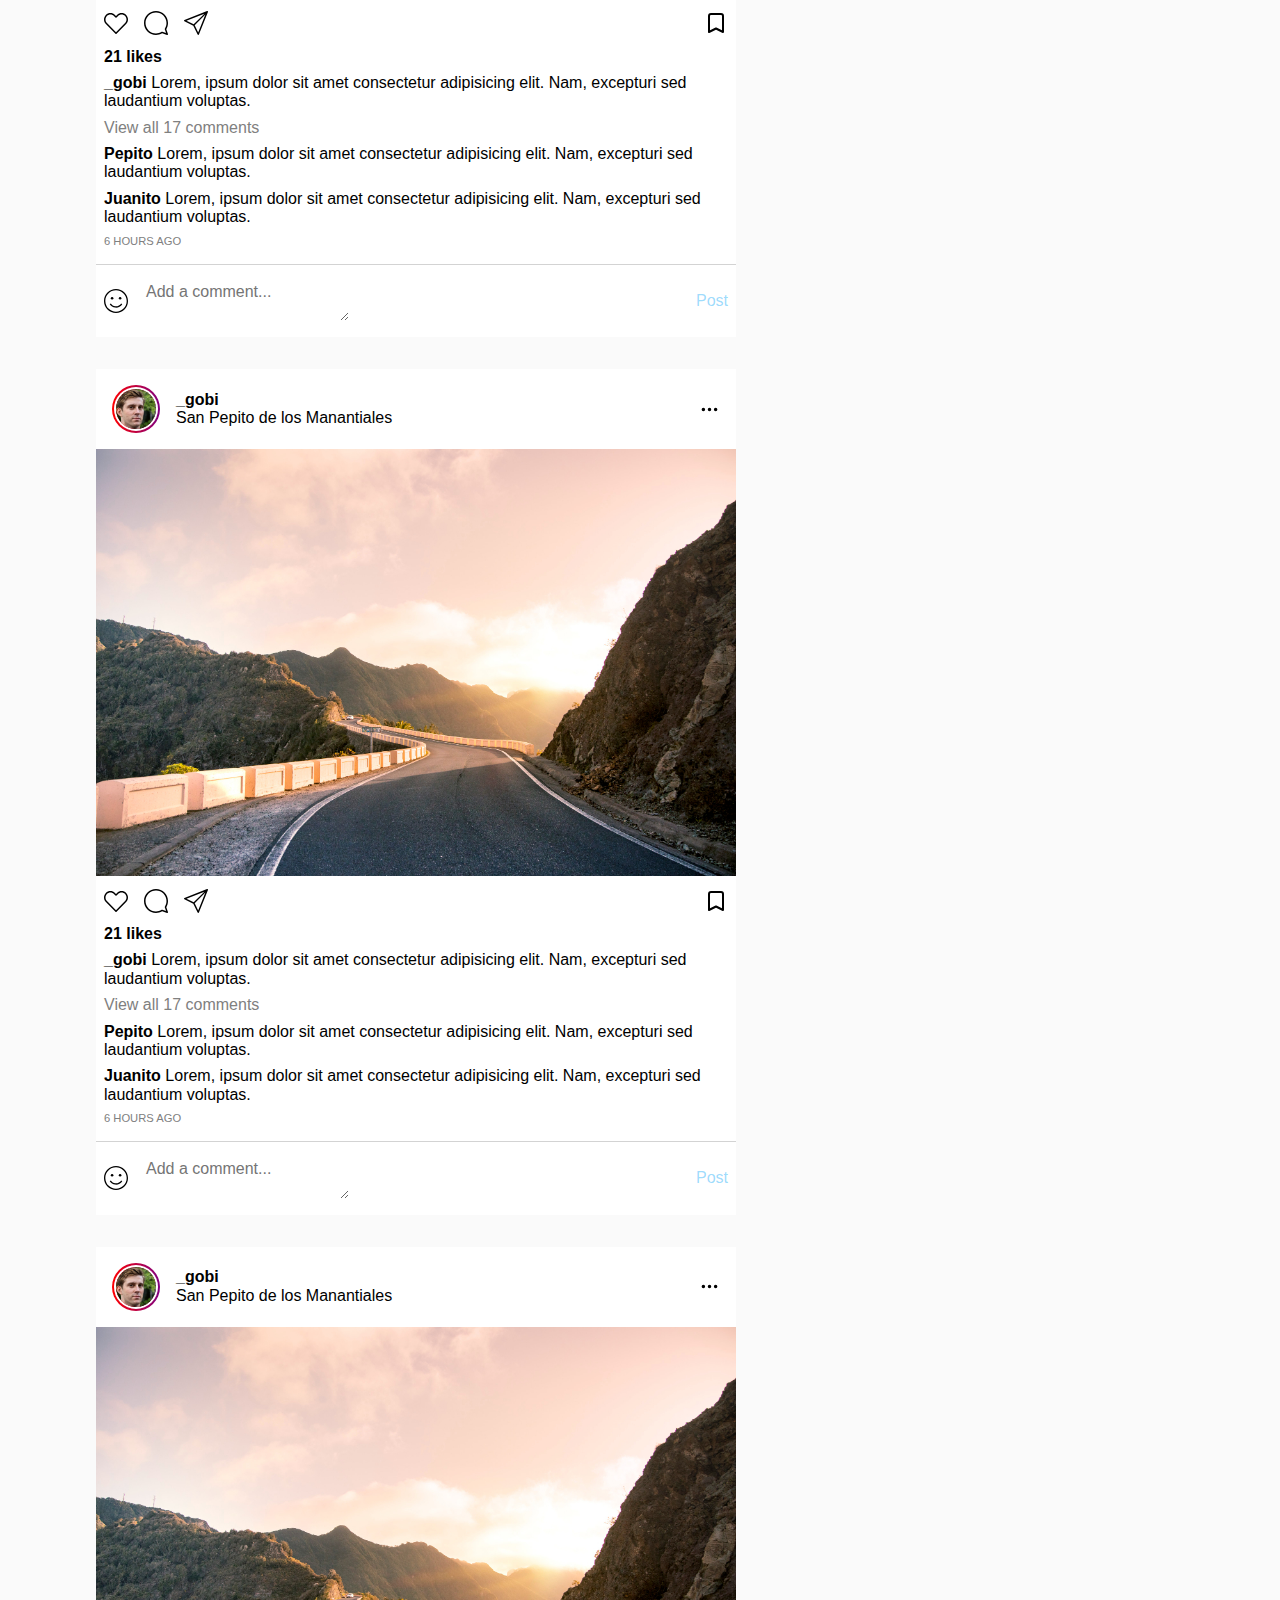
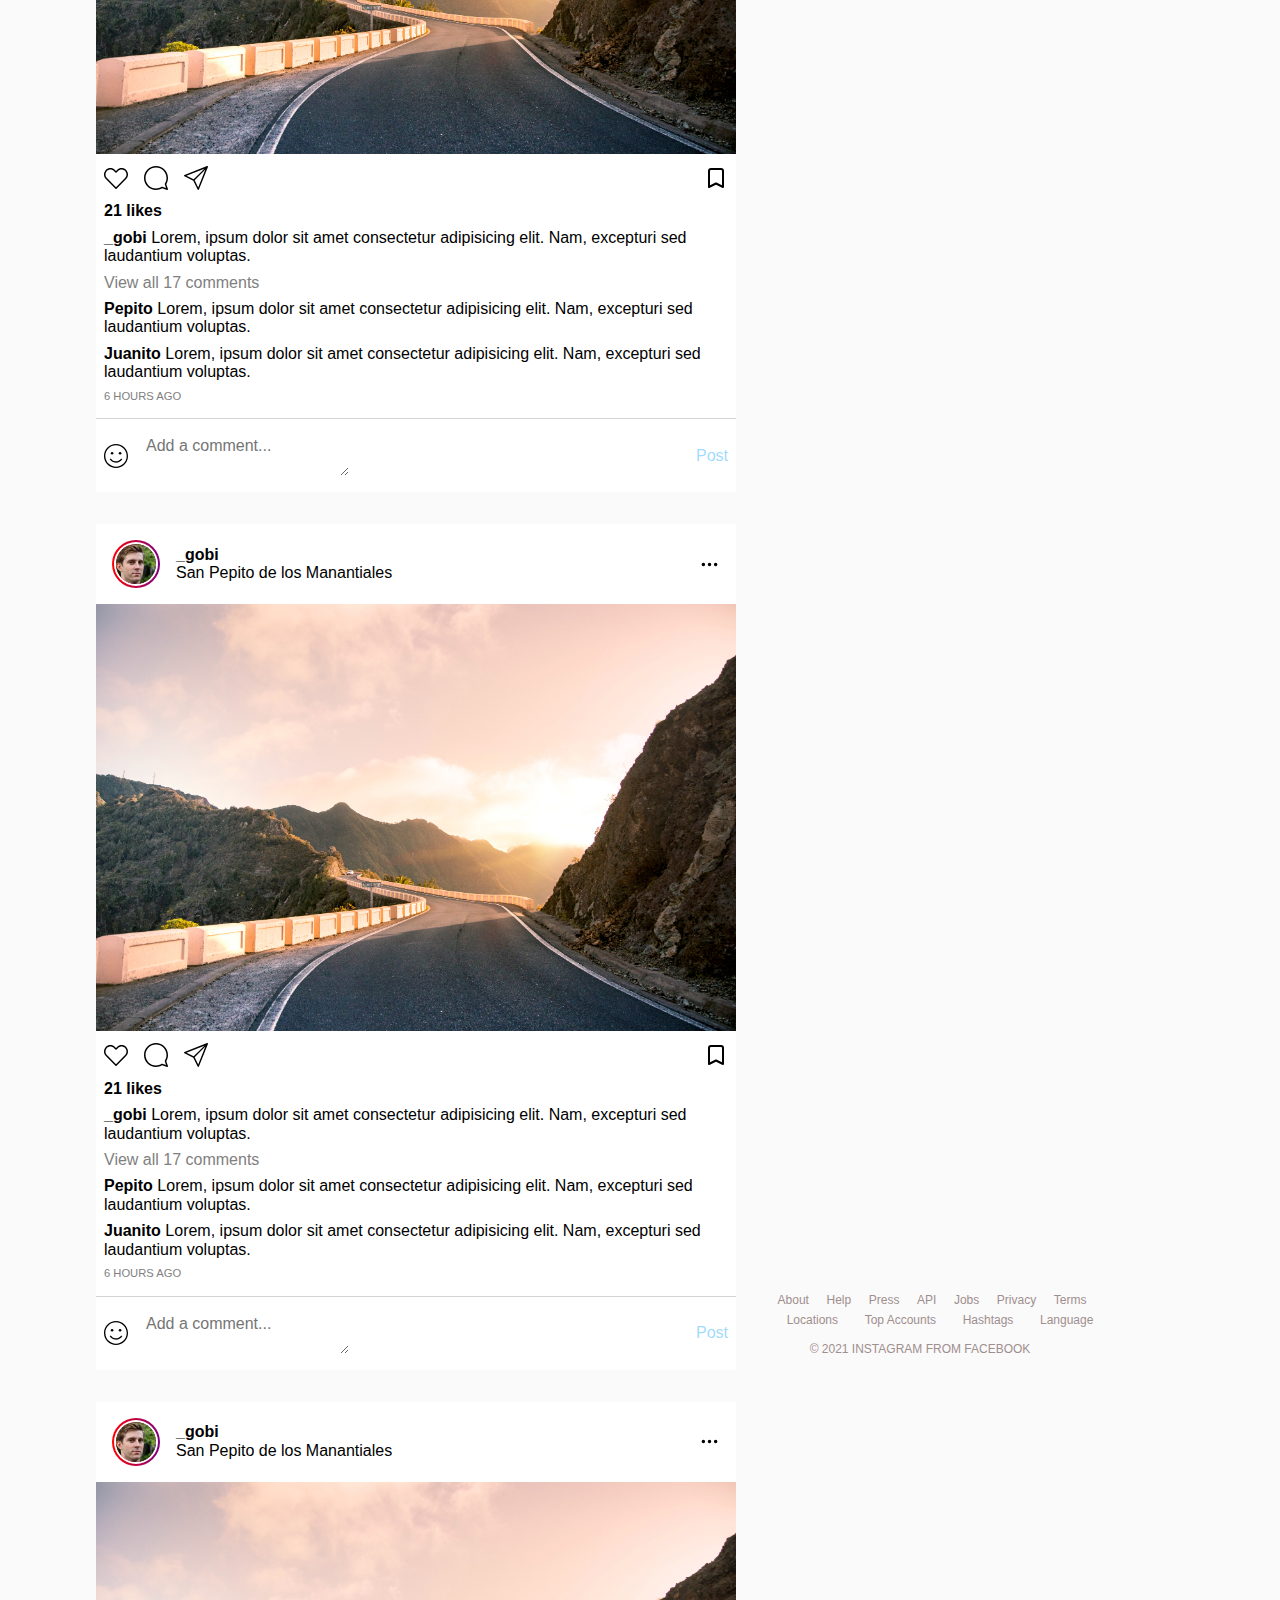
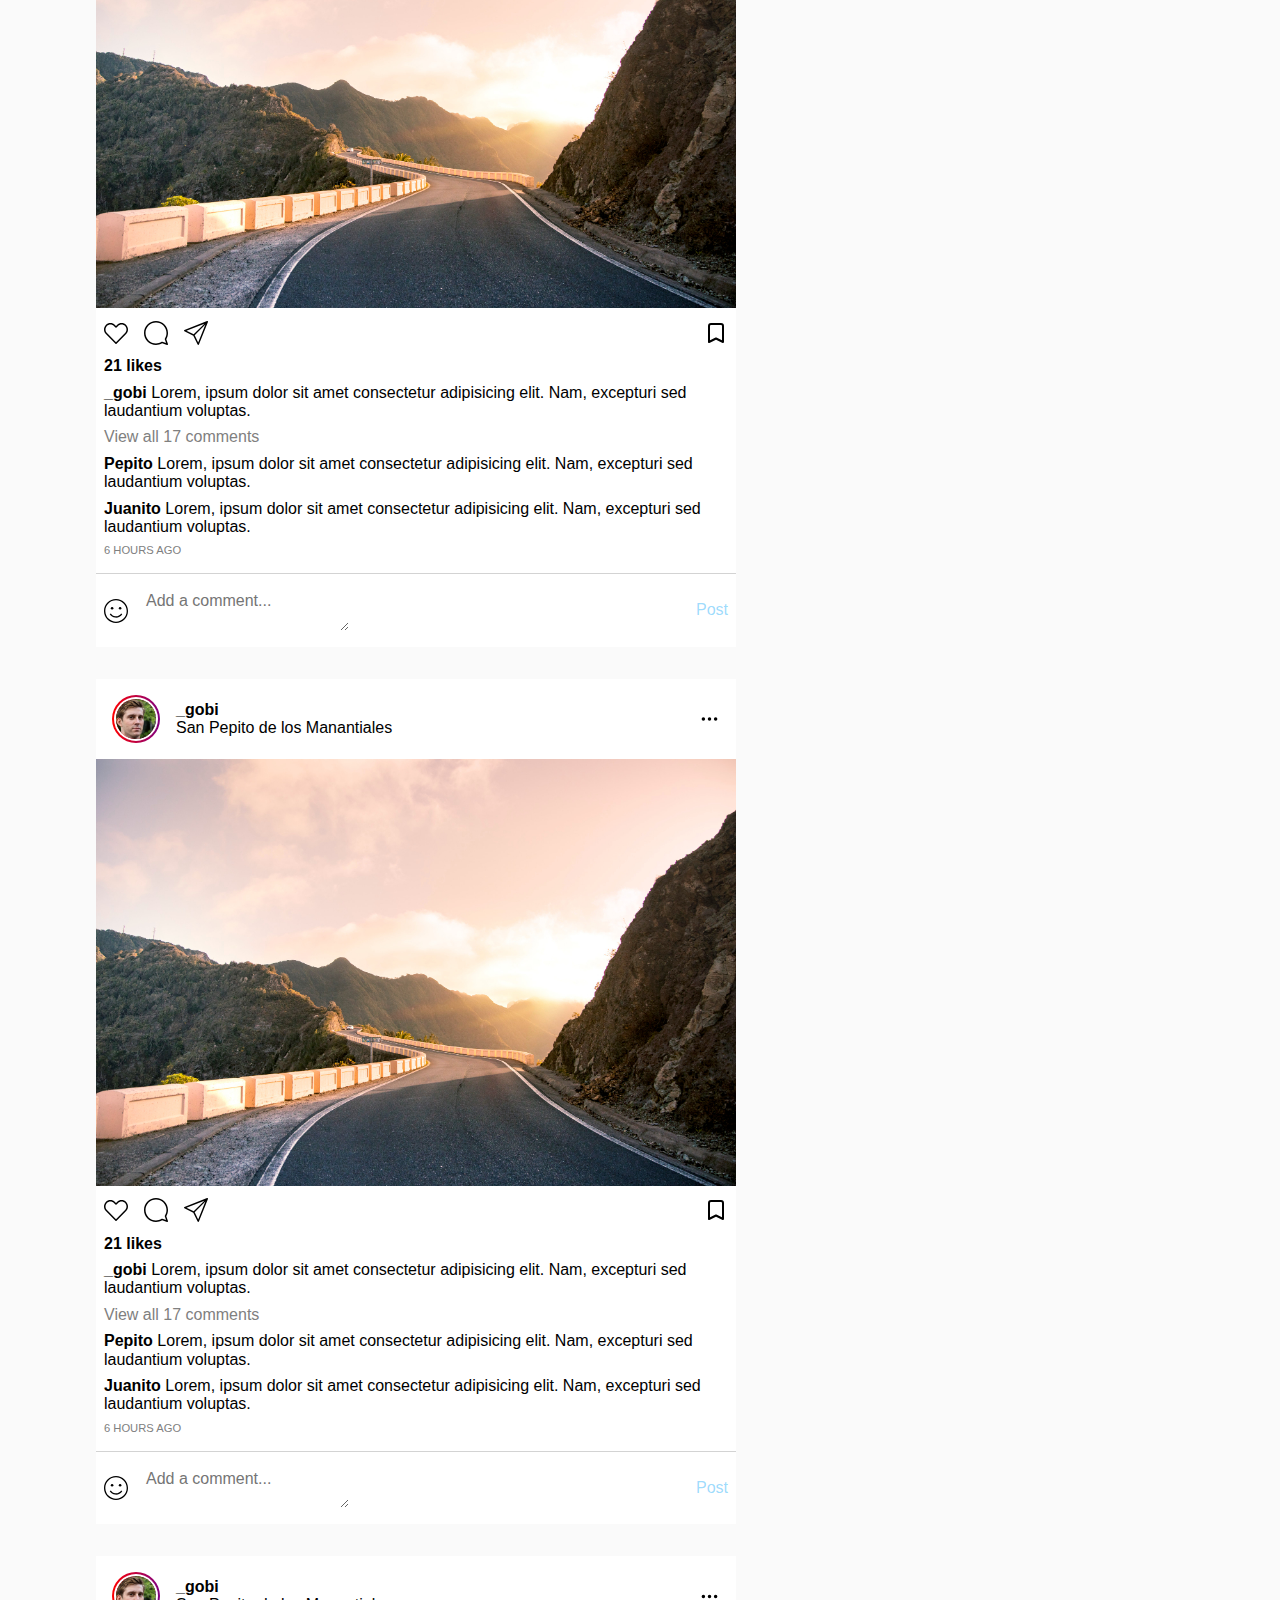
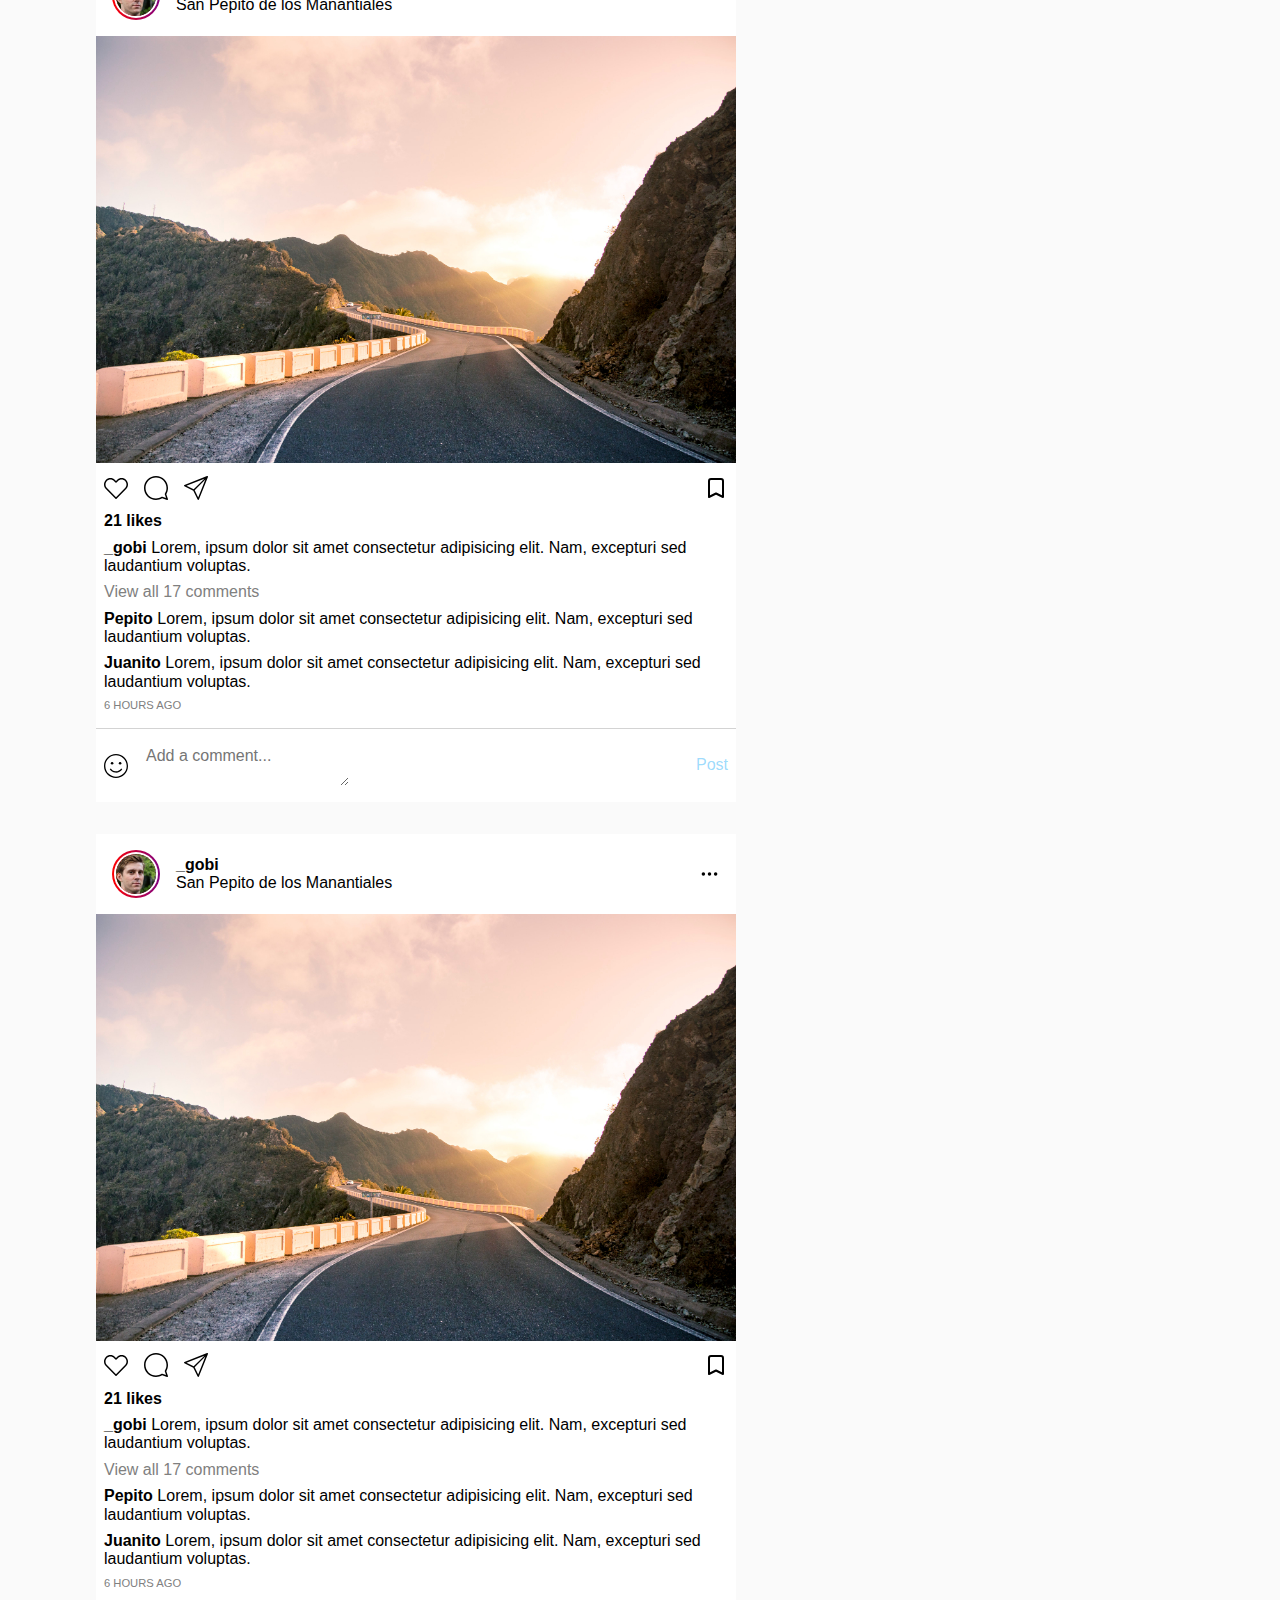
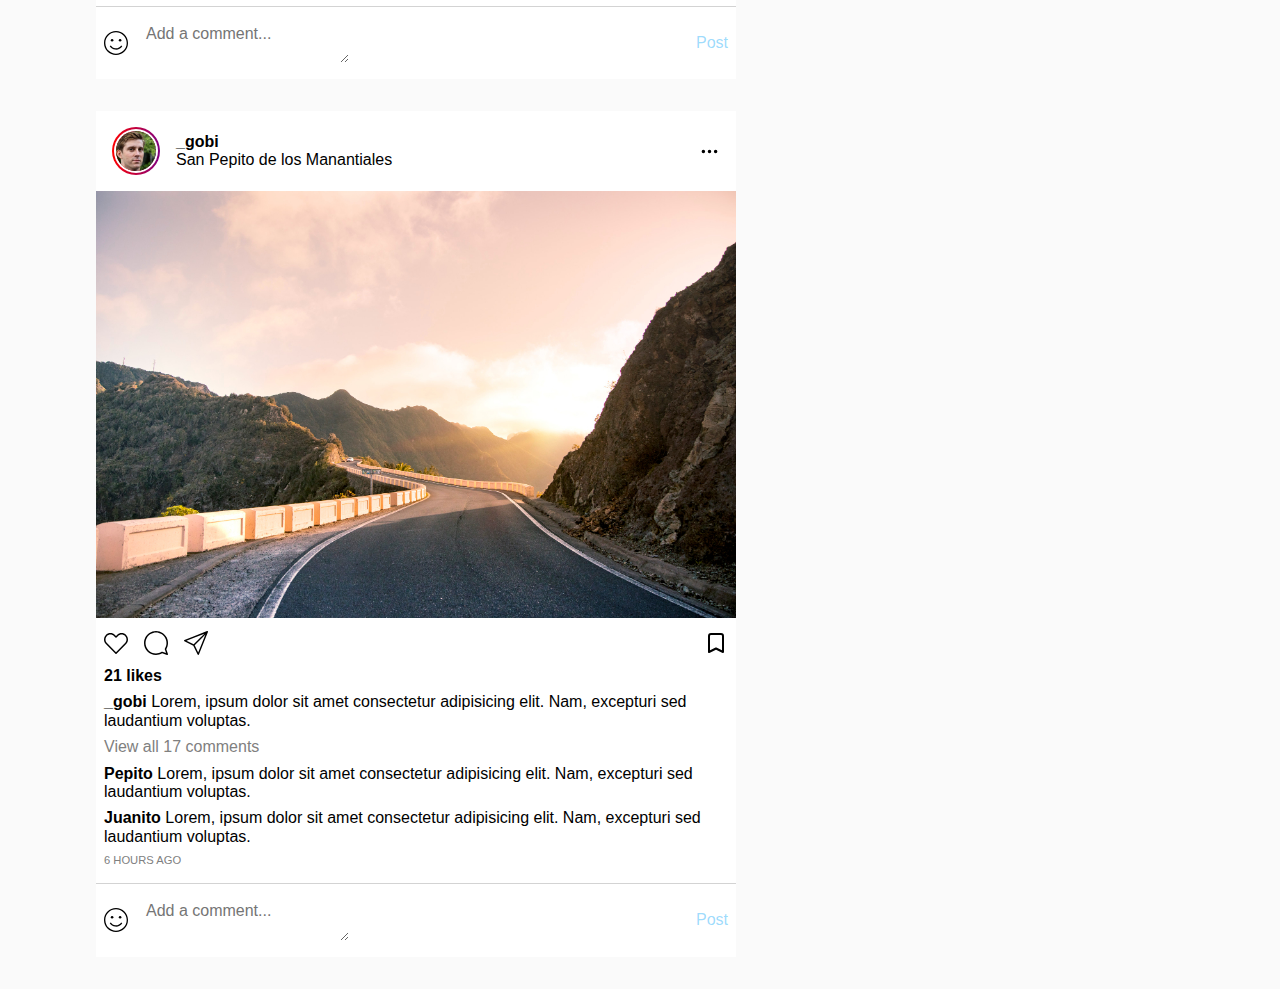
==== commit 5feaeb38: "Feed styles and functions, draft not final" ====
--- a/feed.html
+++ b/feed.html
@@ -31,120 +31,61 @@
 
     <div class="main-feed-page-container">
       <main class="feed-main-container">
-        <section id="stories-container" class="main__stories">
-          <img src="./assets/img/svg-icons/solid-color/chevron-sign-left.svg" alt="Scroll left" id="stories-left-arrow" class="stories__arrow stories__arrow--left hidden">
-          <img src="./assets/img/svg-icons/solid-color/chevron-sign-right.svg" alt="Scroll right" id="stories-right-arrow" class="stories__arrow stories__arrow--right">
-
-          <!-- * EXAMPLE STORIES * -->
-          <div id="story-card" class="stories__card stories__card--own">
-            <div id="stories-img-container" class="card__img-container">
-              <img src="./assets/img/feed/user-profile-pic.jpg" alt="" id="stories-img" class="card__img">
-            </div>
-            <span id="story-username" class="card__username">Troy McLure</span>
-          </div>
-
-          <div id="story-card" class="stories__card">
-            <div id="stories-img-container" class="card__img-container">
-              <img src="./assets/img/feed/user-profile-pic.jpg" alt="" id="stories-img" class="card__img">
-            </div>
-            <span id="story-username" class="card__username">Troy McLure</span>
-          </div>        
-          <div id="story-card" class="stories__card">
-            <div id="stories-img-container" class="card__img-container">
-              <img src="./assets/img/feed/user-profile-pic.jpg" alt="" id="stories-img" class="card__img">
-            </div>
-            <span id="story-username" class="card__username">Troy McLure</span>
-          </div>        
-          <div id="story-card" class="stories__card">
-            <div id="stories-img-container" class="card__img-container">
-              <img src="./assets/img/feed/user-profile-pic.jpg" alt="" id="stories-img" class="card__img">
-            </div>
-            <span id="story-username" class="card__username">Troy McLure</span>
-          </div>        
-          <div id="story-card" class="stories__card">
-            <div id="stories-img-container" class="card__img-container">
-              <img src="./assets/img/feed/user-profile-pic.jpg" alt="" id="stories-img" class="card__img">
-            </div>
-            <span id="story-username" class="card__username">Troy McLure</span>
-          </div>        
-          <div id="story-card" class="stories__card">
-            <div id="stories-img-container" class="card__img-container">
-              <img src="./assets/img/feed/user-profile-pic.jpg" alt="" id="stories-img" class="card__img">
-            </div>
-            <span id="story-username" class="card__username">Troy McLure</span>
-          </div>        
-          <div id="story-card" class="stories__card">
-            <div id="stories-img-container" class="card__img-container">
-              <img src="./assets/img/feed/user-profile-pic.jpg" alt="" id="stories-img" class="card__img">
-            </div>
-            <span id="story-username" class="card__username">Troy McLure</span>
-          </div>        
-          <div id="story-card" class="stories__card">
-            <div id="stories-img-container" class="card__img-container">
-              <img src="./assets/img/feed/user-profile-pic.jpg" alt="" id="stories-img" class="card__img">
-            </div>
-            <span id="story-username" class="card__username">Troy McLure</span>
-          </div>        
-          <div id="story-card" class="stories__card">
-            <div id="stories-img-container" class="card__img-container">
-              <img src="./assets/img/feed/user-profile-pic.jpg" alt="" id="stories-img" class="card__img">
-            </div>
-            <span id="story-username" class="card__username">Troy McLure</span>
-          </div>        
-          <div id="story-card" class="stories__card">
-            <div id="stories-img-container" class="card__img-container">
-              <img src="./assets/img/feed/user-profile-pic.jpg" alt="" id="stories-img" class="card__img">
-            </div>
-            <span id="story-username" class="card__username">Troy McLure</span>
-          </div>        
-          <div id="story-card" class="stories__card">
-            <div id="stories-img-container" class="card__img-container">
-              <img src="./assets/img/feed/user-profile-pic.jpg" alt="" id="stories-img" class="card__img">
-            </div>
-            <span id="story-username" class="card__username">Troy McLure</span>
-          </div>        
-          <div id="story-card" class="stories__card">
-            <div id="stories-img-container" class="card__img-container">
-              <img src="./assets/img/feed/user-profile-pic.jpg" alt="" id="stories-img" class="card__img">
-            </div>
-            <span id="story-username" class="card__username">Troy McLure</span>
-          </div>        
-          <div id="story-card" class="stories__card">
-            <div id="stories-img-container" class="card__img-container">
-              <img src="./assets/img/feed/user-profile-pic.jpg" alt="" id="stories-img" class="card__img">
-            </div>
-            <span id="story-username" class="card__username">Troy McLure</span>
-          </div>        
-        </section>
+        <img src="./assets/img/svg-icons/solid-color/chevron-sign-left.svg" alt="Scroll left" id="stories-left-arrow" class="stories__arrow stories__arrow--left hidden">
+        <img src="./assets/img/svg-icons/solid-color/chevron-sign-right.svg" alt="Scroll right" id="stories-right-arrow" class="stories__arrow stories__arrow--right">
+        <section id="stories-container" class="main__stories"></section>
 
         <section id="feed" class="feed">
 
           <!-- * EXAMPLE CARD * -->
-          <article class="feed__post">
+          <!-- <article class="feed__post">
             <header class="post__header">
-              <div class="header__profile-pic"></div>
               <div class="header__info">
-                <div class="info__username"></div>
-                <div class="info__location"></div>
+                <div class="info__profile-pic-container"><img src="./assets/img/feed/user-profile-pic.jpg" alt="User profile pic" class="info__profile-pic"></img></div>
+                  <div class="info__data-container">
+                    <div class="info__username">_gobi</div>
+                    <div class="info__location">San Pepito de los Manantiales</div>
+                  </div>
               </div>
-              <div class="header__options"></div>
+              <img src="./assets/img/svg-icons/outline/options.svg" alt="Post options" class="header__options"></img>
             </header>
-            <img src="" alt="" class="post__img">
+
+            <img src="./assets/img/feed/post-example.jpg" alt="Post image" class="post__img">
             <section class="post__info">
-              <div id="post-info-options" class="info__options"></div>
-              <div id="post-info-likes" class="info__likes"></div>
+              <div class="post__info-interact">
+                <img src="./assets/img/svg-icons/outline/heart.svg" alt="Like this post" class="post__info-icon" data-interaction="like-out"></img>
+                <img src="./assets/img/svg-icons/outline/chat.svg" alt="Comment this post" class="post__info-icon post__info-icon--comment" data-interaction="comment"></img>
+                <img src="./assets/img/svg-icons/outline/paper-airplane.svg" alt="Text this user" class="post__info-icon" data-interaction="chat"></img>
+              </div>
+              <div class="post__info-save">
+                <img src="./assets/img/svg-icons/outline/bookmark.svg" alt="Like this post" class="post__info-icon" data-interaction="save-out"></img>
+              </div>
             </section>
-            <section id="post-comments-container" class="post__comments">
-              <div class="comments__load-more"></div>
-              <div class="comments__coment"></div>
-              <div class="comments__coment"></div>
+            <section class="post__likes">21 likes</section>
+            <section class="post__description">
+              <span class="post__description--author">_gobi</span>
+              <span class="post__description--text">Lorem, ipsum dolor sit amet consectetur adipisicing elit. Nam, excepturi sed laudantium voluptas.</span>
             </section>
-            <section class="post__add-comment">
-              <img src="" alt="" class="add-comment__emoji">
-              <input type="text" class="add-comment__input">
-              <button class="add-comment__submit"></button>
+            <section class="post__comments">
+              <div class="comments__load-more">View all 17 comments</div>
+              <div class="comments__coment">
+                <span class="comments__coment--author">Pepito</span>
+                <span class="comments__coment--text">Lorem, ipsum dolor sit amet consectetur adipisicing elit. Nam, excepturi sed laudantium voluptas.</span>
+              </div>
+              <div class="comments__coment">
+                <span class="comments__coment--author">Juanito</span>
+                <span class="comments__coment--text">Lorem, ipsum dolor sit amet consectetur adipisicing elit. Nam, excepturi sed laudantium voluptas.</span>
+              </div>
             </section>
-          </article>
+            <div class="post__time">6 HOURS AGO</div>
+            <section class="post__add-comment" data-test>
+              <div class="post__add-comment--container">
+                <img src="./assets/img/svg-icons/outline/emoji-happy.svg" alt="Display emoji window" class="add-comment__emoji">
+                <textarea class="add-comment__input" data-input="id-post-1" placeholder="Add a comment..."></textarea>
+              </div>
+              <a href="#" class="add-comment__submit add-comment__submit--disabled" data-post="id-post-1">Post</a>
+            </section>
+          </article> -->
 
         </section>
 
--- a/assets/css/main.css
+++ b/assets/css/main.css
@@ -588,23 +588,32 @@
   position: relative;
 }
 .search__input::-moz-placeholder {
-  color: lightgrey;
+  color: grey;
   text-align: center;
 }
 .search__input:-ms-input-placeholder {
-  color: lightgrey;
+  color: grey;
   text-align: center;
 }
 .search__input::placeholder {
-  color: lightgrey;
+  color: grey;
   text-align: center;
+}
+.search__input {
+  padding: 0.25rem 0;
+  border-top-style: hidden;
+  border-right-style: hidden;
+  border-left-style: hidden;
+  border-bottom-style: hidden;
+  background-color: #FAFAFA;
+  border: 1px solid lightgrey;
 }
 .search-icon {
   width: 0.75rem;
   position: absolute;
   margin-left: auto;
   margin-right: auto;
-  top: 0.4rem;
+  top: 0.5rem;
   left: -4rem;
   right: 0;
   text-align: center;
@@ -641,10 +650,27 @@
   visibility: hidden;
 }
 
+.fb-login__forgot-link, .links__link {
+  text-decoration: none;
+  color: inherit;
+}
+
+.index__page-container {
+  display: flex;
+  flex-direction: column;
+  justify-content: center;
+  align-items: center;
+}
+
+.hidden {
+  visibility: hidden;
+}
+
 .main__stories {
   width: 80%;
   display: flex;
   margin: 2rem;
+  margin-right: 0;
   padding: 0.5rem 1rem;
   background-color: white;
   border: 1px solid lightgrey;
@@ -663,14 +689,18 @@
 .stories__arrow {
   width: 1.5rem;
   position: absolute;
-  top: 50%;
+  top: 5rem;
   transform: translate(0, -50%);
+  z-index: 1;
   filter: drop-shadow(3px 3px 2px rgba(0, 0, 0, 0.7));
   cursor: pointer;
 }
 .stories__arrow--right {
   right: 1rem;
 }
+.stories__arrow--left {
+  right: 65rem;
+}
 
 .stories__card {
   display: flex;
@@ -679,11 +709,24 @@
 }
 .stories__card:not(:last-child) {
   margin-right: 0.75rem;
+}
+
+.card__img-container {
+  width: 4rem;
+  height: 4rem;
+  display: flex;
+  justify-content: center;
+  align-items: center;
+  border-radius: 50%;
+  background: linear-gradient(to right, red, purple);
 }
 
 .card__img {
   width: 3.5rem;
   border-radius: 50%;
+  border: none;
+  box-shadow: 0 0 0 2px white;
+  cursor: pointer;
 }
 .card__username {
   text-transform: lowercase;
@@ -700,8 +743,141 @@
   display: flex;
   flex-direction: column;
   align-items: flex-end;
+  position: relative;
   width: 50%;
   margin-left: 6rem;
+}
+
+.feed__post {
+  background-color: white;
+  margin-bottom: 2rem;
+}
+
+.post__header {
+  display: flex;
+  justify-content: space-between;
+  align-items: center;
+  padding: 1rem;
+}
+
+.header__info {
+  display: flex;
+  align-items: center;
+}
+
+.info__profile-pic-container {
+  width: 3rem;
+  height: 3rem;
+  display: flex;
+  justify-content: center;
+  align-items: center;
+  border-radius: 50%;
+  background: linear-gradient(to right, red, purple);
+}
+.info__profile-pic {
+  width: 2.5rem;
+  border-radius: 50%;
+  border: none;
+  box-shadow: 0 0 0 2px white;
+  cursor: pointer;
+}
+.info__data-container {
+  margin-left: 1rem;
+}
+.info__username {
+  font-weight: 600;
+  text-transform: lowercase;
+}
+
+.header__options {
+  width: 1.3rem;
+  cursor: pointer;
+}
+
+.post__img {
+  width: 100%;
+}
+
+.post__info {
+  display: flex;
+  justify-content: space-between;
+}
+.post__info-interact {
+  display: flex;
+}
+.post__info-icon {
+  height: 1.5rem;
+  margin: 0.5rem;
+  cursor: pointer;
+}
+.post__info-icon--comment {
+  transform: scaleX(-1);
+}
+
+.post__likes {
+  margin-left: 0.5rem;
+  font-weight: 600;
+}
+
+.post__description {
+  margin: 0.5rem 0 0 0.5rem;
+}
+.post__description--author {
+  font-weight: 600;
+}
+
+.comments__load-more {
+  margin: 0.5rem 0 0 0.5rem;
+  color: grey;
+}
+
+.comments__coment {
+  margin: 0.5rem 0 0 0.5rem;
+}
+.comments__coment--author {
+  font-weight: 600;
+}
+
+.post__time {
+  margin: 0.5rem 0 0 0.5rem;
+  text-transform: uppercase;
+  font-size: 0.7rem;
+  color: grey;
+}
+
+.post__add-comment {
+  display: flex;
+  justify-content: space-between;
+  align-items: center;
+  margin-top: 1rem;
+  padding: 1rem 0;
+  border-top: 1px solid lightgrey;
+}
+.post__add-comment--container {
+  display: flex;
+  align-items: center;
+}
+
+.add-comment__input {
+  margin-left: 1rem;
+  border-top-style: hidden;
+  border-right-style: hidden;
+  border-left-style: hidden;
+  border-bottom-style: hidden;
+  background-color: white;
+}
+.add-comment__emoji {
+  width: 1.5rem;
+  margin-left: 0.5rem;
+}
+.add-comment__submit {
+  margin-right: 0.5rem;
+  text-decoration: none;
+  font-weight: 500;
+  color: #00A2F8;
+}
+.add-comment__submit--disabled {
+  color: #00A2F866;
 }
 
 .aside-info {
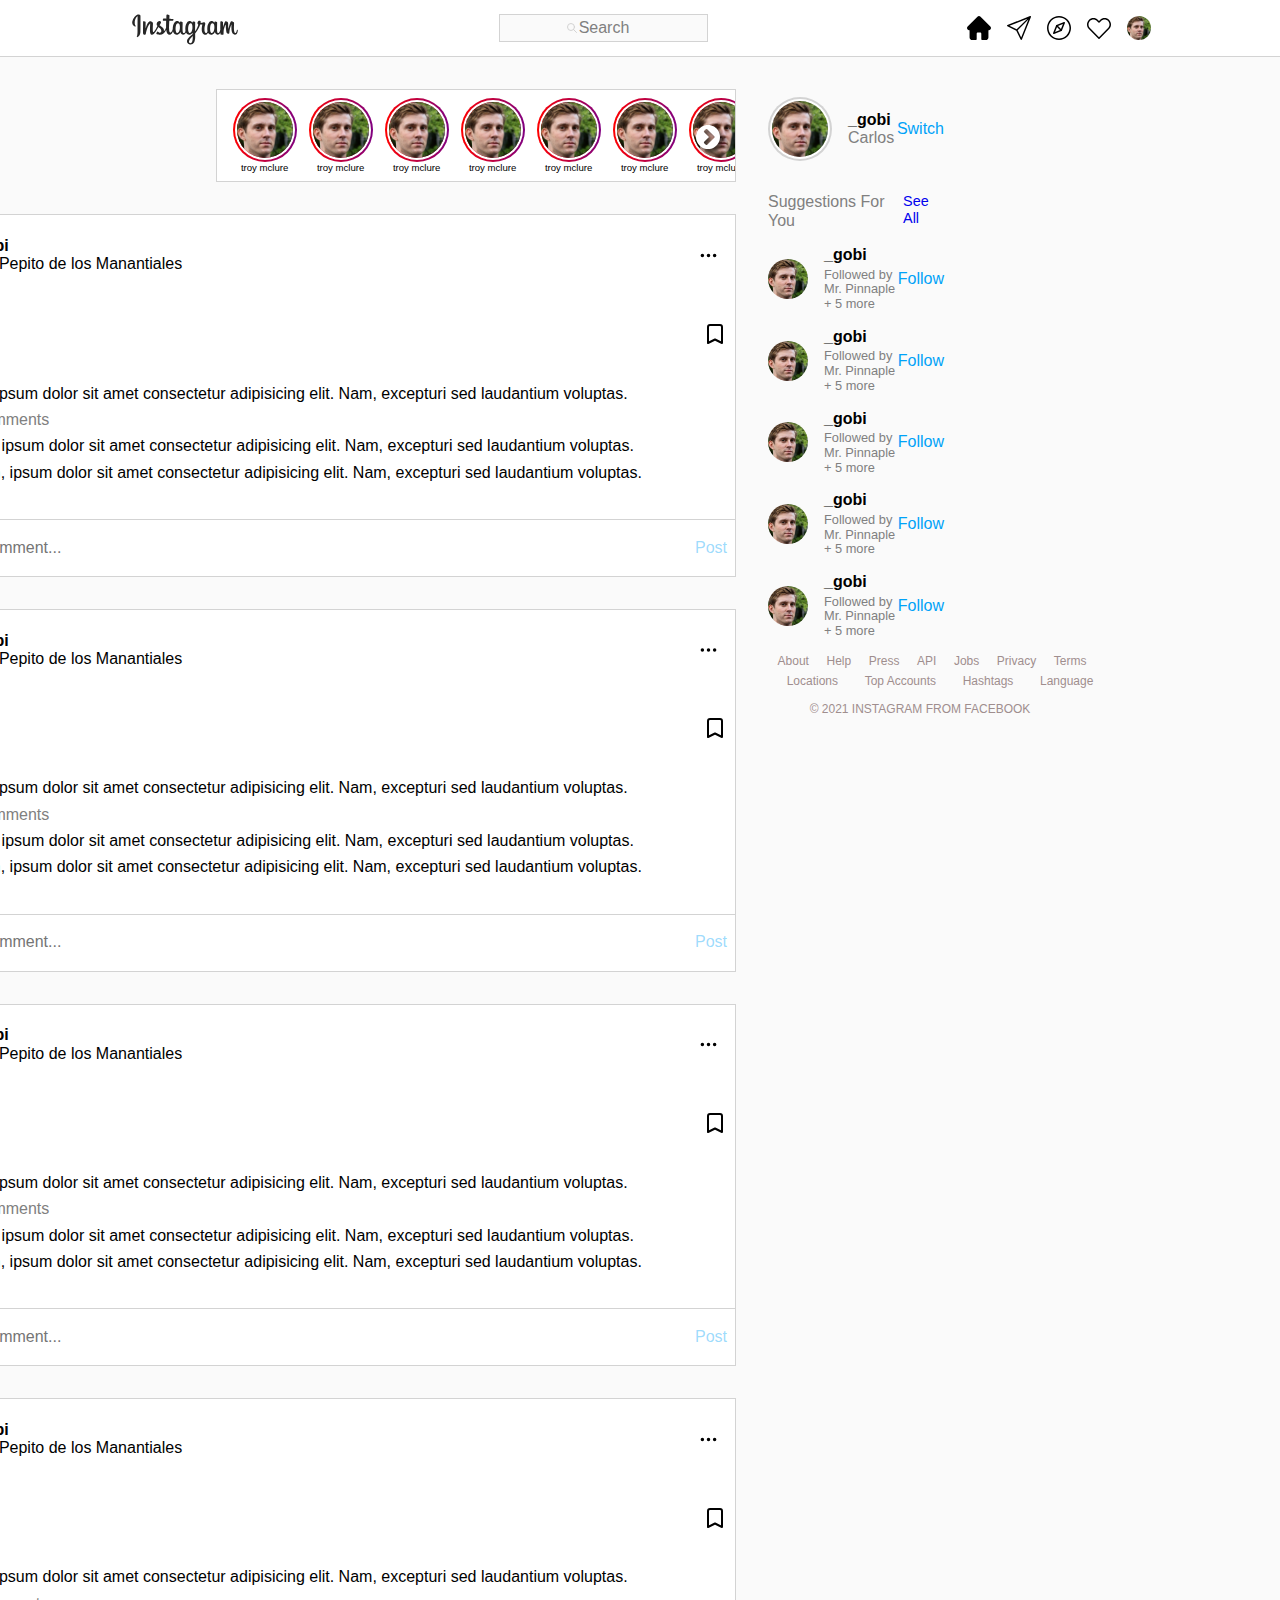
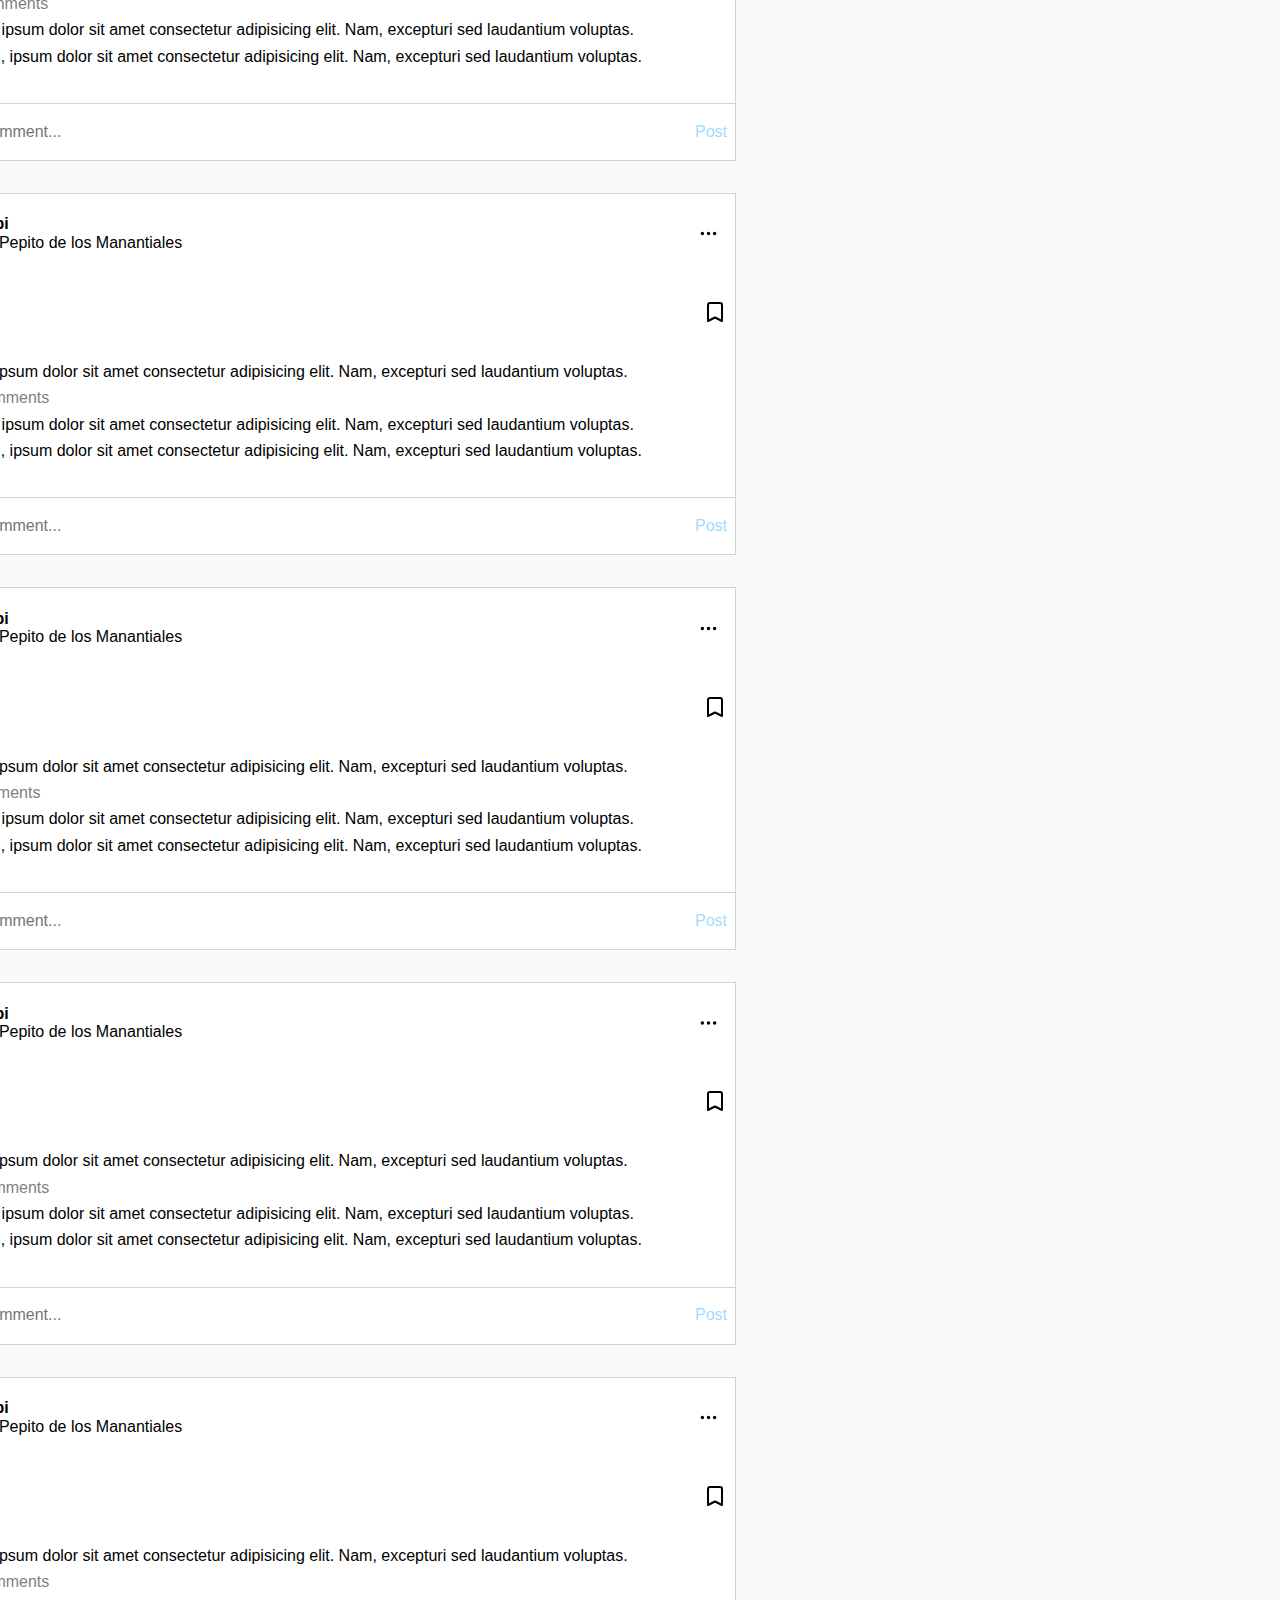
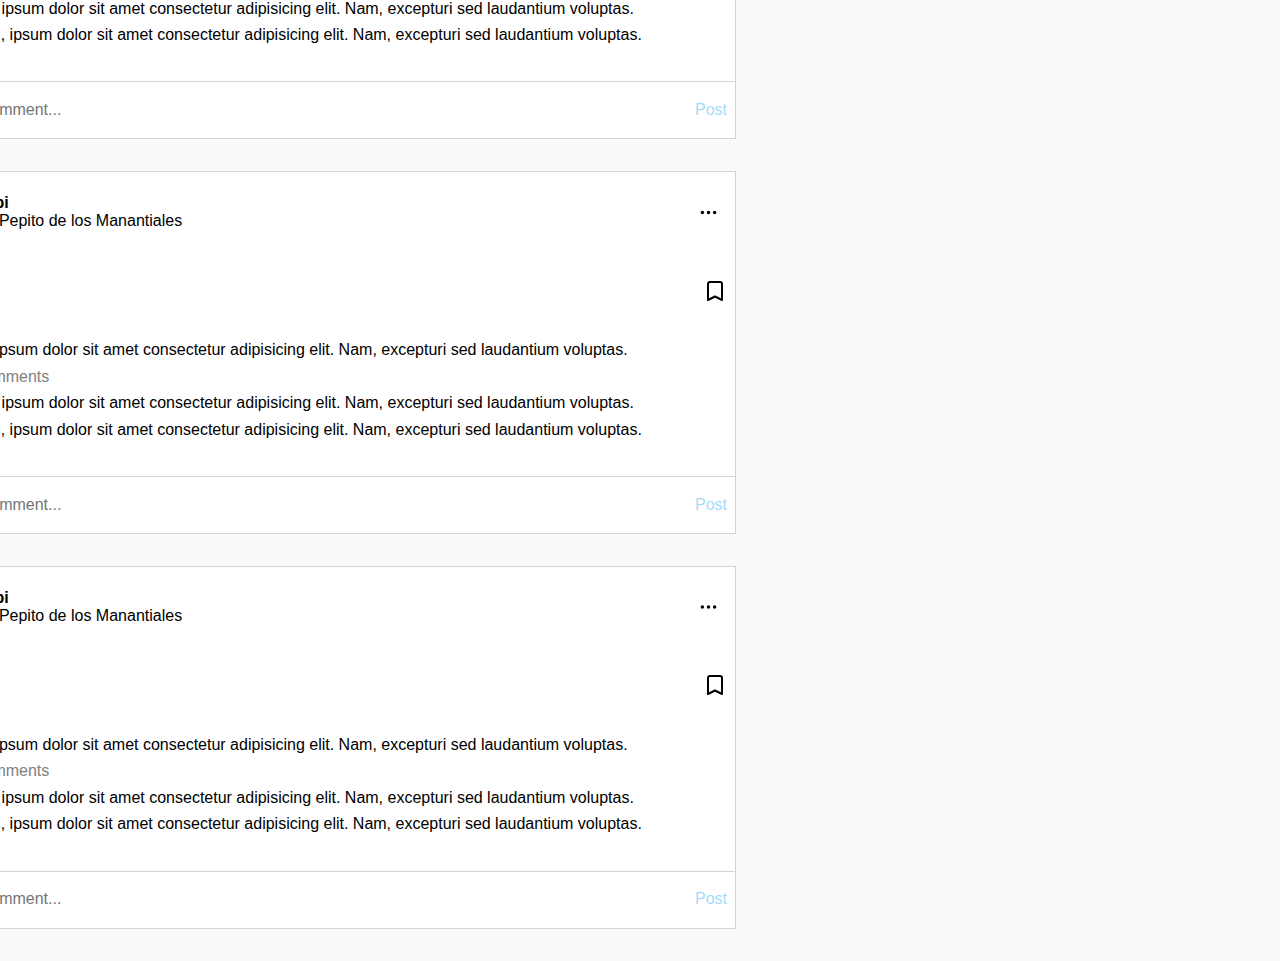
==== commit 55893193: "Add styles feed, final version pre-review & Add some random functionality" ====
--- a/feed.html
+++ b/feed.html
@@ -35,89 +35,45 @@
         <img src="./assets/img/svg-icons/solid-color/chevron-sign-right.svg" alt="Scroll right" id="stories-right-arrow" class="stories__arrow stories__arrow--right">
         <section id="stories-container" class="main__stories"></section>
 
-        <section id="feed" class="feed">
+        <section id="feed" class="feed"></section>
 
-          <!-- * EXAMPLE CARD * -->
-          <!-- <article class="feed__post">
-            <header class="post__header">
-              <div class="header__info">
-                <div class="info__profile-pic-container"><img src="./assets/img/feed/user-profile-pic.jpg" alt="User profile pic" class="info__profile-pic"></img></div>
-                  <div class="info__data-container">
-                    <div class="info__username">_gobi</div>
-                    <div class="info__location">San Pepito de los Manantiales</div>
-                  </div>
+      </main>
+
+      <aside class="aside-info">
+
+        <section class="aside-info__user">
+          <div class="user__info-container">
+            <div class="user__profile-pic-container">
+              <img src="./assets/img/feed/user-profile-pic.jpg" alt="User profile pic" class="user__profile-pic"></img>
+            </div>
+            <div class="user__info">
+              <div class="user__info--username">_gobi</div>
+              <div class="user__info--first-name">Carlos</div>
+            </div>
+          </div>
+          <a href="#" class="user__change-user">Switch</a>
+        </section>
+
+        <section id="aside-suggestions" class="aside-info__suggestions">
+          <div  class="suggestions__header">
+            <div class="suggestions__header--tittle">Suggestions For You</div>
+            <a href="#" class="suggestions__header--see-all">See All</a>
+          </div>
+          
+          <!-- <div class="aside-suggestion__user">
+            <div class="suggestion__info-container">
+              <img src="./assets/img/feed/user-profile-pic.jpg" alt="User profile pic" class="suggestion__profile-pic"></img>
+              <div class="suggestion__info">
+                <div class="suggestion__info--username">_gobi</div>
+                <div class="suggestion__info--followed-by">Followed by Mr. Pinnaple + 5 more</div>
               </div>
-              <img src="./assets/img/svg-icons/outline/options.svg" alt="Post options" class="header__options"></img>
-            </header>
-
-            <img src="./assets/img/feed/post-example.jpg" alt="Post image" class="post__img">
-            <section class="post__info">
-              <div class="post__info-interact">
-                <img src="./assets/img/svg-icons/outline/heart.svg" alt="Like this post" class="post__info-icon" data-interaction="like-out"></img>
-                <img src="./assets/img/svg-icons/outline/chat.svg" alt="Comment this post" class="post__info-icon post__info-icon--comment" data-interaction="comment"></img>
-                <img src="./assets/img/svg-icons/outline/paper-airplane.svg" alt="Text this user" class="post__info-icon" data-interaction="chat"></img>
-              </div>
-              <div class="post__info-save">
-                <img src="./assets/img/svg-icons/outline/bookmark.svg" alt="Like this post" class="post__info-icon" data-interaction="save-out"></img>
-              </div>
-            </section>
-            <section class="post__likes">21 likes</section>
-            <section class="post__description">
-              <span class="post__description--author">_gobi</span>
-              <span class="post__description--text">Lorem, ipsum dolor sit amet consectetur adipisicing elit. Nam, excepturi sed laudantium voluptas.</span>
-            </section>
-            <section class="post__comments">
-              <div class="comments__load-more">View all 17 comments</div>
-              <div class="comments__coment">
-                <span class="comments__coment--author">Pepito</span>
-                <span class="comments__coment--text">Lorem, ipsum dolor sit amet consectetur adipisicing elit. Nam, excepturi sed laudantium voluptas.</span>
-              </div>
-              <div class="comments__coment">
-                <span class="comments__coment--author">Juanito</span>
-                <span class="comments__coment--text">Lorem, ipsum dolor sit amet consectetur adipisicing elit. Nam, excepturi sed laudantium voluptas.</span>
-              </div>
-            </section>
-            <div class="post__time">6 HOURS AGO</div>
-            <section class="post__add-comment" data-test>
-              <div class="post__add-comment--container">
-                <img src="./assets/img/svg-icons/outline/emoji-happy.svg" alt="Display emoji window" class="add-comment__emoji">
-                <textarea class="add-comment__input" data-input="id-post-1" placeholder="Add a comment..."></textarea>
-              </div>
-              <a href="#" class="add-comment__submit add-comment__submit--disabled" data-post="id-post-1">Post</a>
-            </section>
-          </article> -->
+            </div>
+            <a href="#" class="suggestion__follow-user">Follow</a>
+          </div> -->
 
         </section>
 
-      </main>
 
-      <aside id="" class="aside-info">
-
-        <section id="" class="aside-info__user">
-          <div id="" class="user__profile-pic"></div>
-          <div id="" class="user__info">
-            <div id="" class="user__info--username"></div>
-            <div id="" class="user__info--first-name"></div>
-          </div>
-          <a href="#" id="" class="user__change-user"></a>
-        </section>
-
-        <section id="" class="aside-info__suggestions">
-          <header id=""  class="suggestions__header">
-            <div id="" class="suggestions__header--tittle"></div>
-            <div id="" class="suggestions__header--see-all"></div>
-          </header>
-          
-          <!-- * SUGGESTION EXAMPLE * -->
-          <div class="suggestion">
-            <div class="suggestion__img"></div>
-            <div class="suggestion__info">
-              <div class="suggestion__info--name"></div>
-              <div class="suggestion__info--relation"></div>
-            </div>
-            <div class="suggestion__follow"></div>
-          </div>
-        </section>
 
         <footer id="footer" class="footer">
             <ul class="links__container">
--- a/assets/css/main.css
+++ b/assets/css/main.css
@@ -667,7 +667,7 @@
 }
 
 .main__stories {
-  width: 80%;
+  width: 76%;
   display: flex;
   margin: 2rem;
   margin-right: 0;
@@ -699,7 +699,7 @@
   right: 1rem;
 }
 .stories__arrow--left {
-  right: 65rem;
+  right: 60rem;
 }
 
 .stories__card {
@@ -751,6 +751,7 @@
 .feed__post {
   background-color: white;
   margin-bottom: 2rem;
+  border: 1px solid lightgrey;
 }
 
 .post__header {
@@ -829,6 +830,7 @@
 .comments__load-more {
   margin: 0.5rem 0 0 0.5rem;
   color: grey;
+  cursor: pointer;
 }
 
 .comments__coment {
@@ -858,7 +860,12 @@
   align-items: center;
 }
 
+textarea:focus, input:focus {
+  outline: none;
+}
+
 .add-comment__input {
+  resize: none;
   margin-left: 1rem;
   border-top-style: hidden;
   border-right-style: hidden;
@@ -869,6 +876,7 @@
 .add-comment__emoji {
   width: 1.5rem;
   margin-left: 0.5rem;
+  cursor: pointer;
 }
 .add-comment__submit {
   margin-right: 0.5rem;
@@ -881,9 +889,128 @@
 }
 
 .aside-info {
+  align-self: flex-start;
   display: flex;
   flex-direction: column;
   align-items: flex-start;
   width: 50%;
   margin-right: 11rem;
+}
+
+.aside-info__user {
+  display: flex;
+  justify-content: space-between;
+  align-items: center;
+  width: 50%;
+  padding-top: 2.5rem;
+  margin-left: 2rem;
+}
+
+.user__info {
+  margin-left: 1rem;
+}
+.user__info-container {
+  display: flex;
+  align-items: center;
+}
+
+.user__profile-pic-container {
+  width: 4rem;
+  height: 4rem;
+  display: flex;
+  justify-content: center;
+  align-items: center;
+  border-radius: 50%;
+  background-color: lightgrey;
+}
+
+.user__profile-pic {
+  width: 3.5rem;
+  border-radius: 50%;
+  border: none;
+  box-shadow: 0 0 0 2px white;
+  cursor: pointer;
+}
+
+.user__info--username {
+  font-weight: 600;
+}
+.user__info--first-name {
+  color: grey;
+}
+
+.user__change-user {
+  margin-right: 0.5rem;
+  text-decoration: none;
+  font-weight: 500;
+  color: #00A2F8;
+}
+
+.aside-info__suggestions {
+  width: 50%;
+}
+
+.suggestion__info {
+  margin-left: 1rem;
+}
+.suggestion__info-container {
+  display: flex;
+  align-items: center;
+}
+
+.suggestions__header {
+  display: flex;
+  justify-content: space-between;
+  width: 100%;
+  margin-top: 2rem;
+  margin-left: 2rem;
+}
+.suggestions__header--tittle {
+  color: grey;
+  font-weight: 500;
+}
+.suggestions__header--see-all {
+  margin-right: 0.5rem;
+  text-decoration: none;
+  font-weight: 500;
+  font-size: 0.9rem;
+}
+
+.aside-suggestion__user {
+  display: flex;
+  justify-content: space-between;
+  align-items: center;
+  width: 100%;
+  padding-top: 0.5rem;
+  margin-left: 1rem;
+}
+
+.suggestion__info {
+  margin-left: 1rem;
+}
+.suggestion__info-container {
+  display: flex;
+  align-items: center;
+}
+
+.suggestion__profile-pic {
+  width: 2.5rem;
+  border-radius: 50%;
+  cursor: pointer;
+}
+
+.suggestion__info--username {
+  font-weight: 600;
+}
+.suggestion__info--followed-by {
+  margin-top: 0.2rem;
+  color: grey;
+  font-size: 0.8rem;
+}
+
+.suggestion__follow-user {
+  margin-right: -0.5rem;
+  text-decoration: none;
+  font-weight: 500;
+  color: #00A2F8;
 }/*# sourceMappingURL=main.css.map */